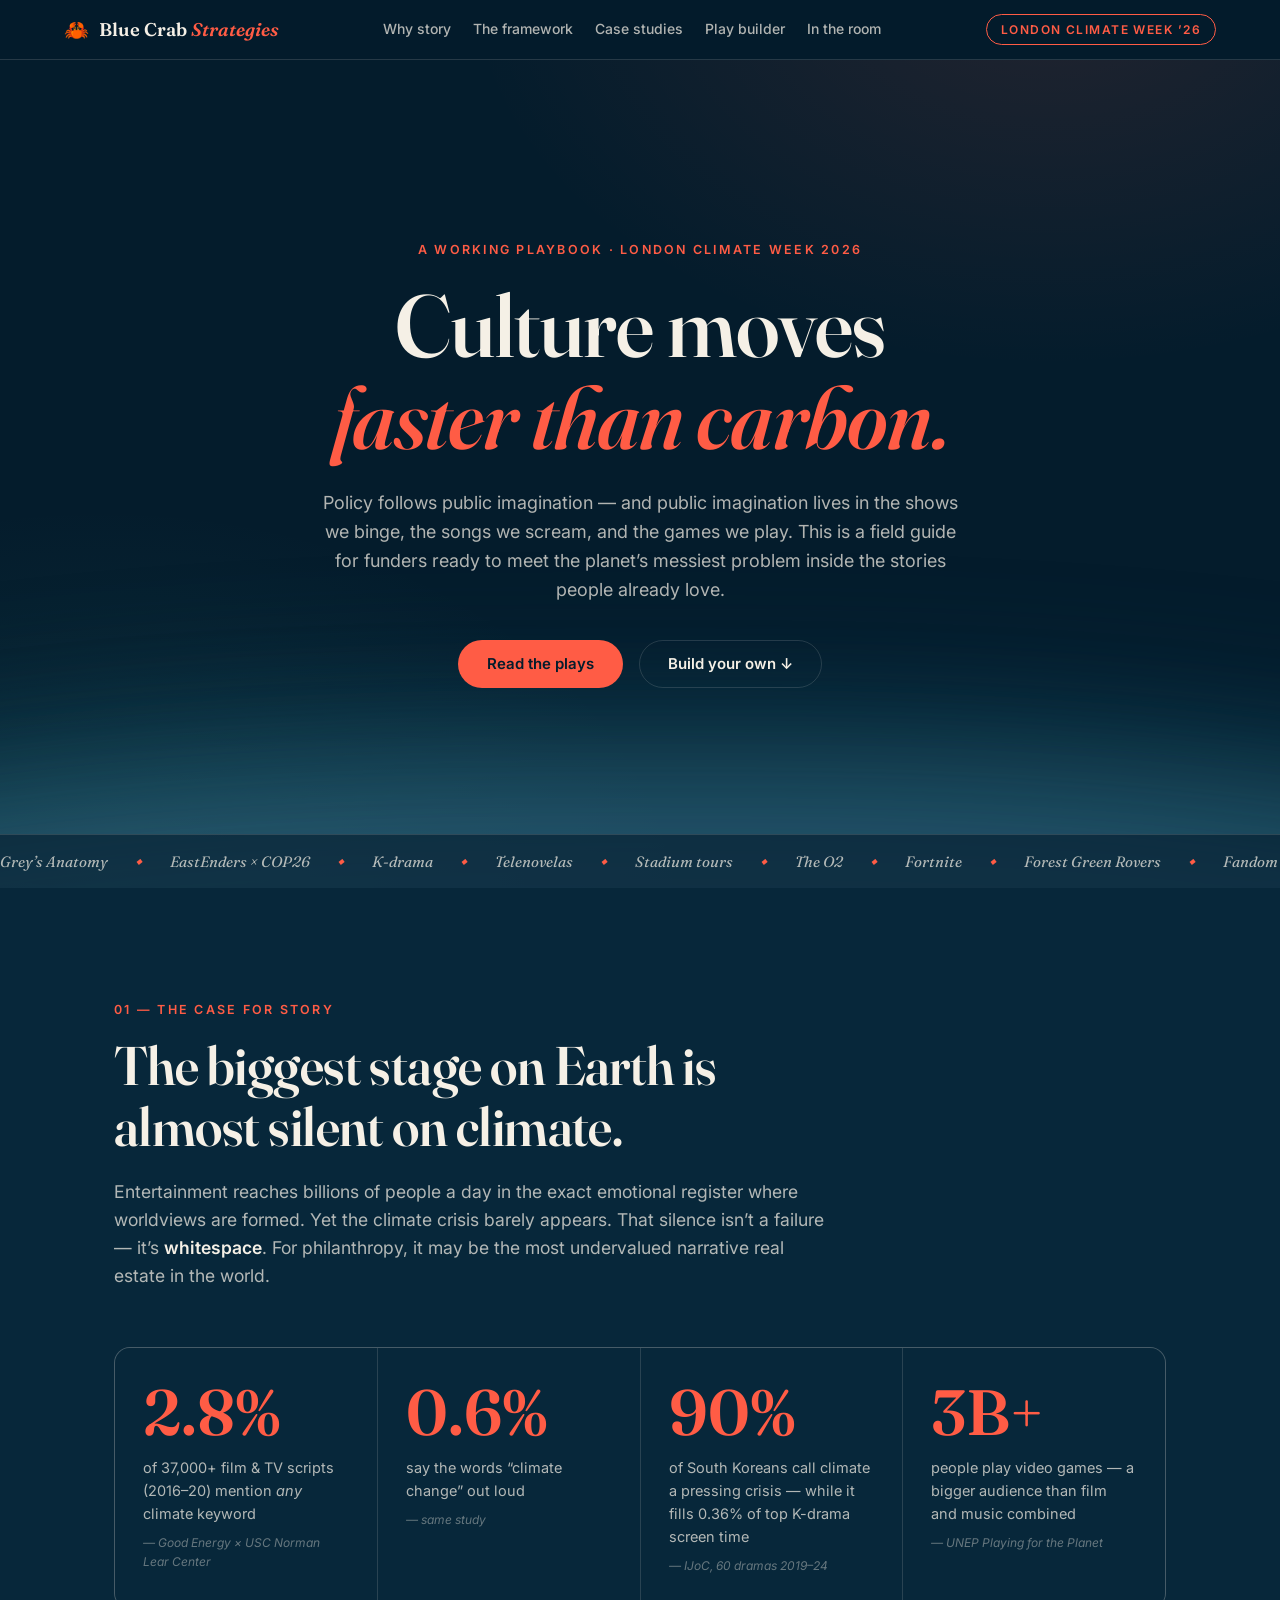
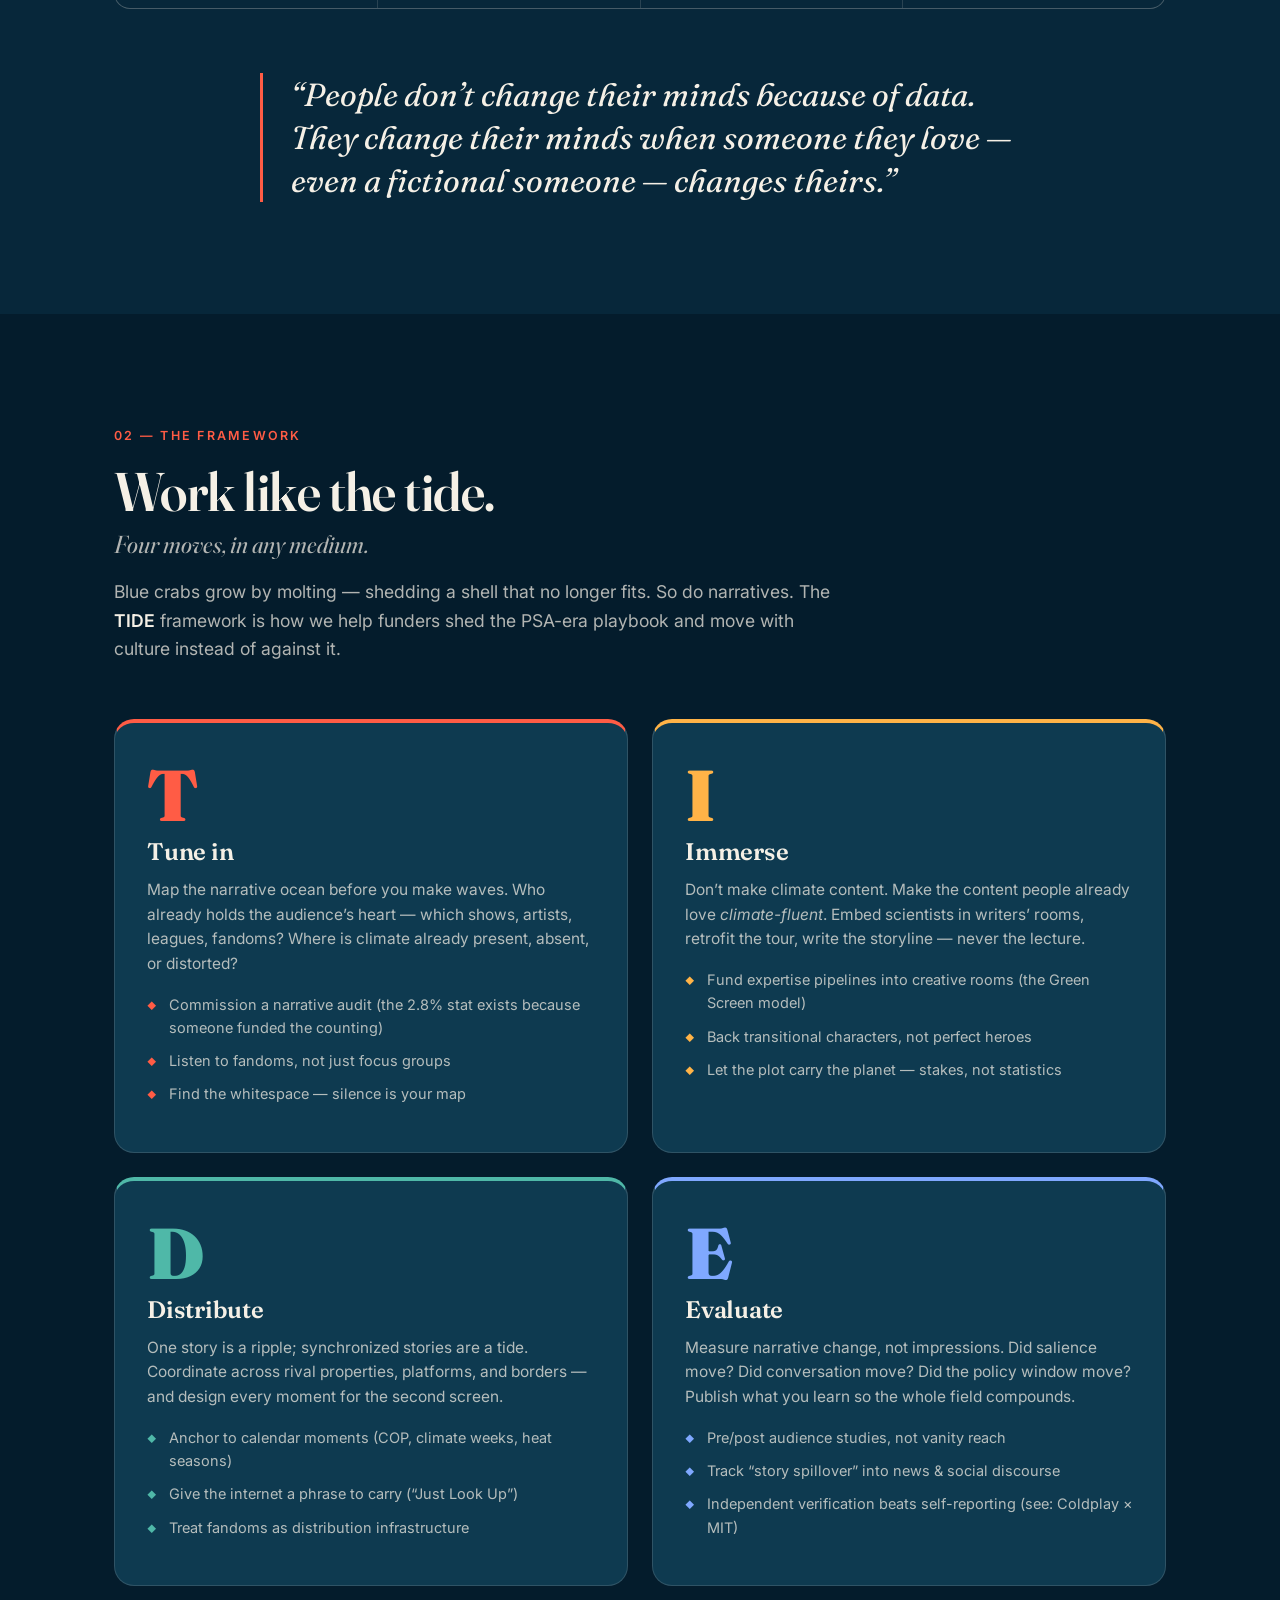
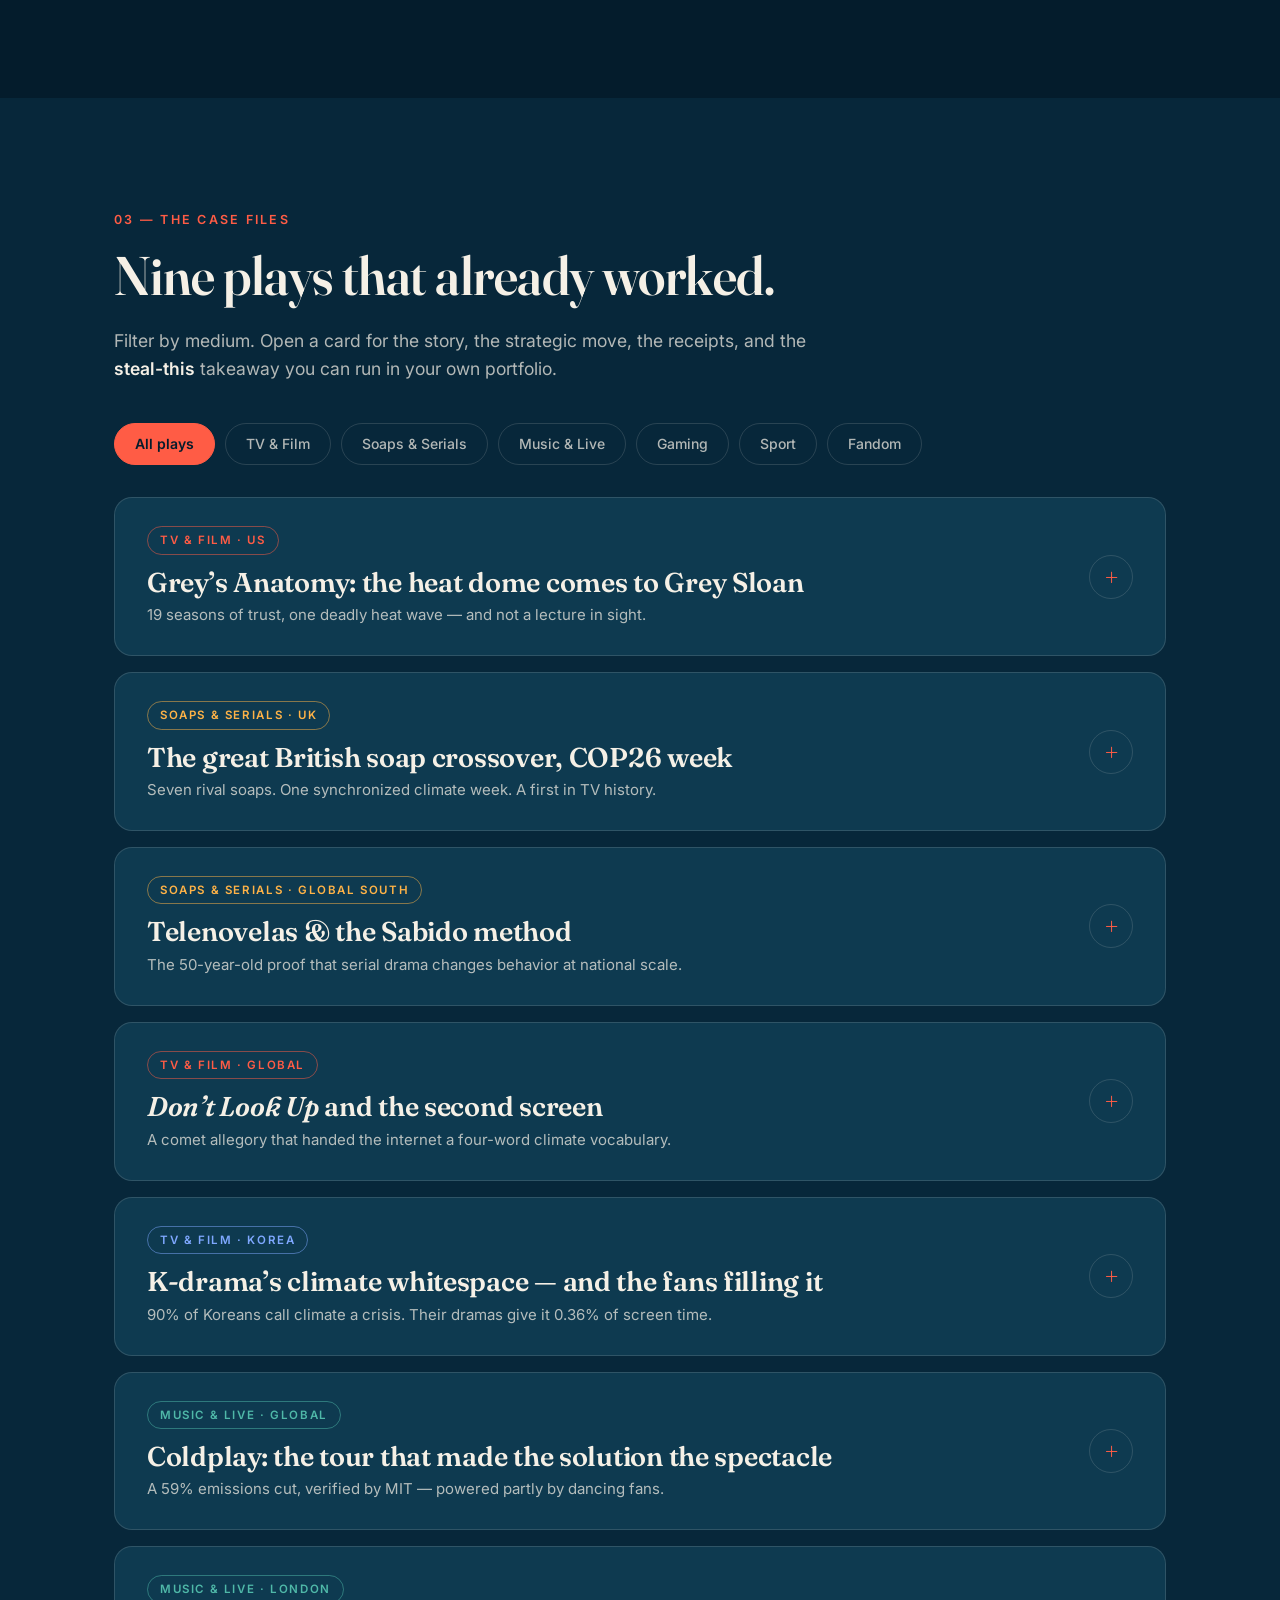
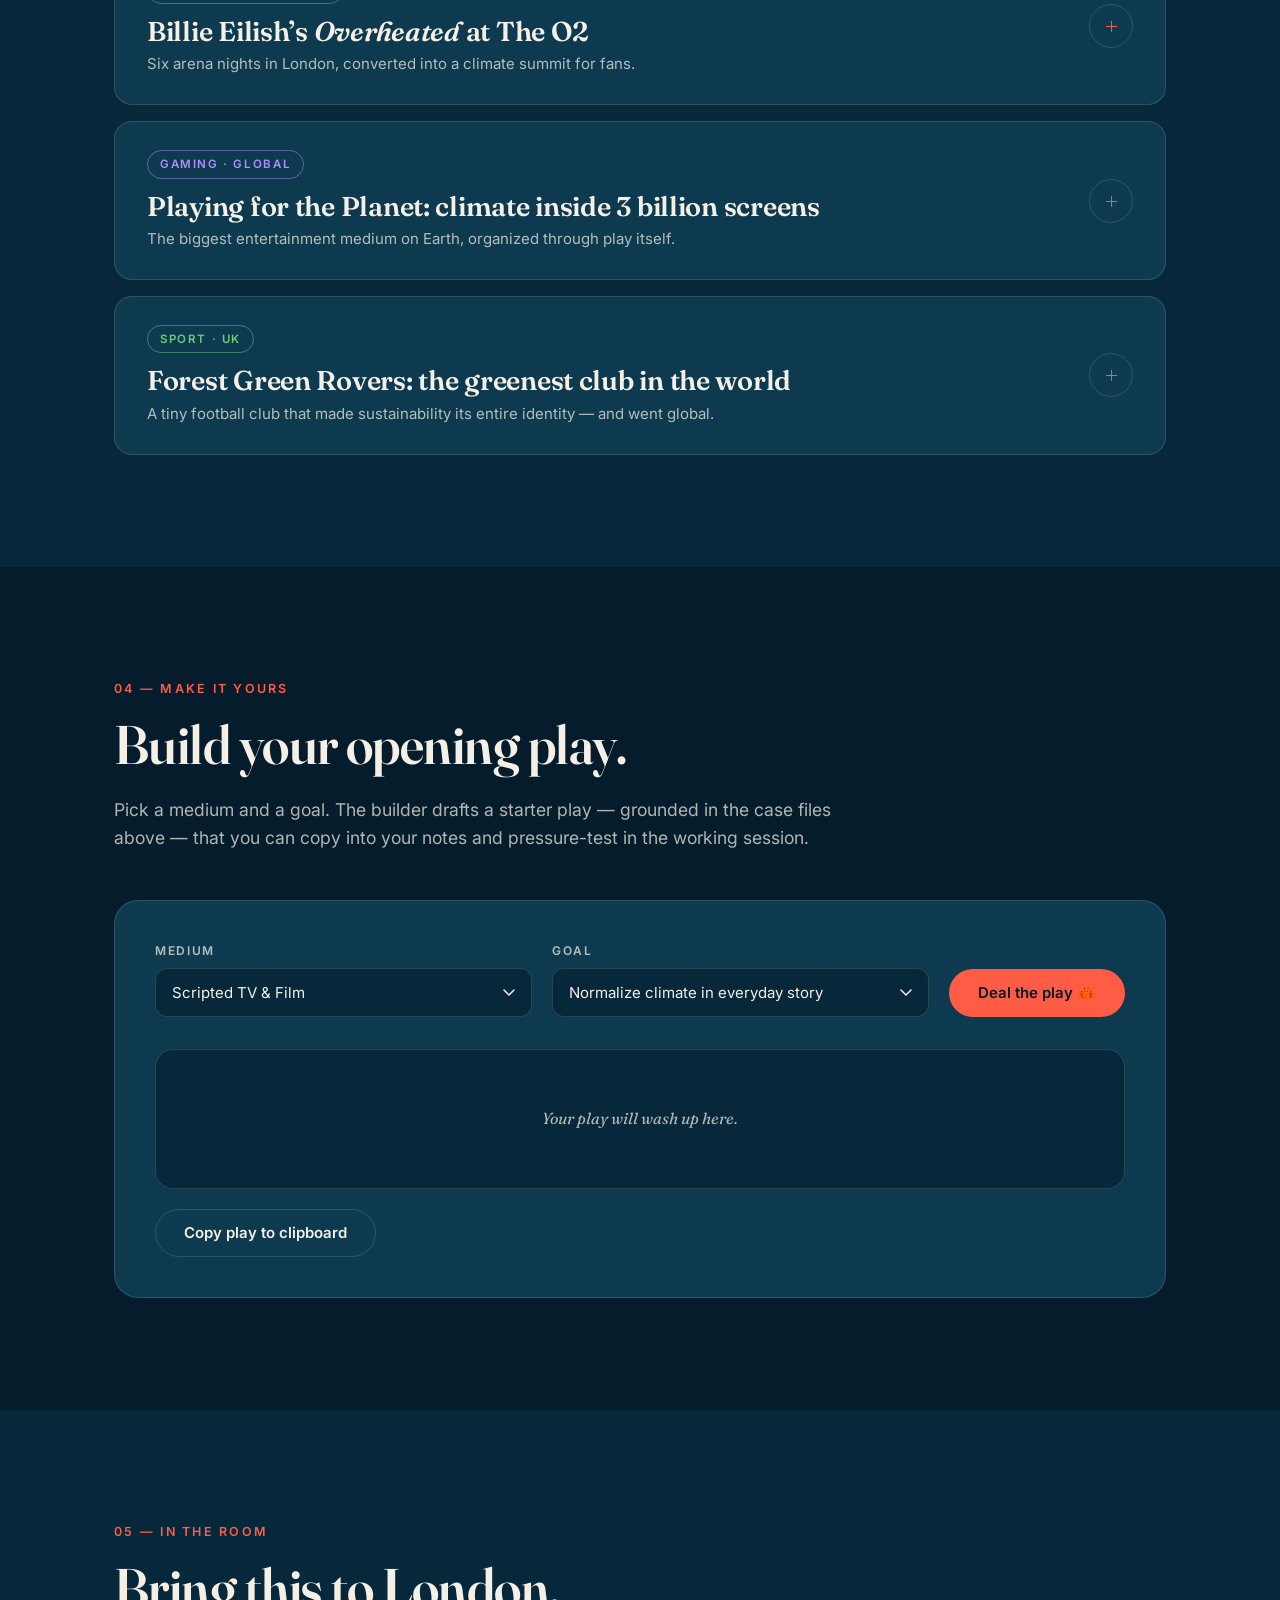
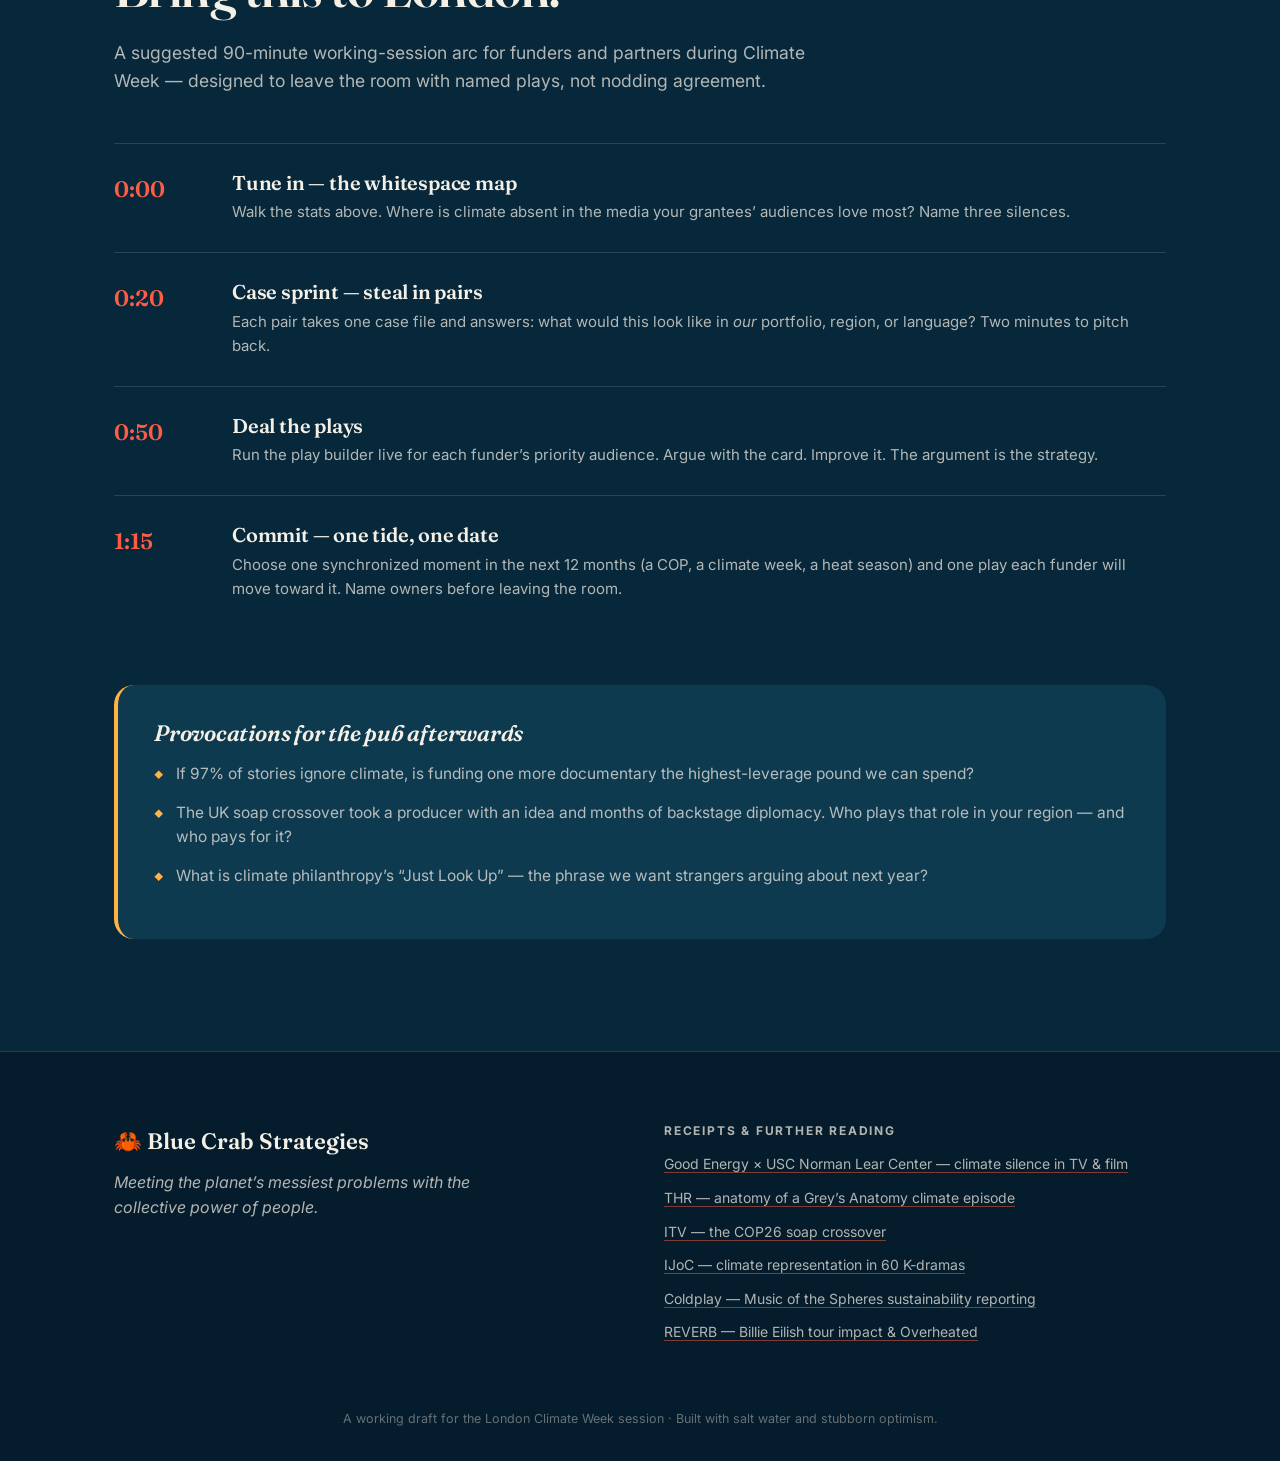
==== index.html @ 94eec5aa "Add The Tide Playbook: climate narrative playbook site for London Climate Week Single-page static si" ====
<!DOCTYPE html>
<html lang="en">
<head>
<meta charset="UTF-8" />
<meta name="viewport" content="width=device-width, initial-scale=1.0" />
<title>The Tide Playbook — Climate Narratives Through Media &amp; Culture | Blue Crab Strategies</title>
<meta name="description" content="A working playbook for foundations and philanthropies shaping climate narratives through the media people already love. Built by Blue Crab Strategies for London Climate Week." />
<link rel="preconnect" href="https://fonts.googleapis.com" />
<link rel="preconnect" href="https://fonts.gstatic.com" crossorigin />
<link href="https://fonts.googleapis.com/css2?family=Fraunces:ital,opsz,wght@0,9..144,300..900;1,9..144,300..900&family=Inter:wght@400;500;600;700&display=swap" rel="stylesheet" />
<link rel="stylesheet" href="css/styles.css" />
<link rel="icon" href="data:image/svg+xml,<svg xmlns='http://www.w3.org/2000/svg' viewBox='0 0 100 100'><text y='.9em' font-size='90'>🦀</text></svg>" />
</head>
<body>

<!-- ============ NAV ============ -->
<header class="nav" id="top">
  <div class="nav-inner">
    <a class="brand" href="#top">
      <span class="brand-mark" aria-hidden="true">🦀</span>
      <span class="brand-name">Blue Crab <em>Strategies</em></span>
    </a>
    <nav class="nav-links" aria-label="Primary">
      <a href="#why">Why story</a>
      <a href="#tide">The framework</a>
      <a href="#cases">Case studies</a>
      <a href="#builder">Play builder</a>
      <a href="#session">In the room</a>
    </nav>
    <span class="nav-badge">London Climate Week ’26</span>
  </div>
</header>

<!-- ============ HERO ============ -->
<section class="hero">
  <div class="hero-waves" aria-hidden="true">
    <div class="wave wave-1"></div>
    <div class="wave wave-2"></div>
    <div class="wave wave-3"></div>
  </div>
  <div class="hero-inner">
    <p class="kicker reveal">A working playbook · London Climate Week 2026</p>
    <h1 class="reveal">Culture moves<br /><em>faster than carbon.</em></h1>
    <p class="hero-sub reveal">
      Policy follows public imagination — and public imagination lives in the shows we binge,
      the songs we scream, and the games we play. This is a field guide for funders ready to
      meet the planet&rsquo;s messiest problem inside the stories people already love.
    </p>
    <div class="hero-cta reveal">
      <a class="btn btn-coral" href="#cases">Read the plays</a>
      <a class="btn btn-ghost" href="#builder">Build your own ↓</a>
    </div>
  </div>
  <div class="marquee" aria-hidden="true">
    <div class="marquee-track">
      <span>Grey&rsquo;s Anatomy</span><span>◆</span><span>EastEnders × COP26</span><span>◆</span><span>K-drama</span><span>◆</span><span>Telenovelas</span><span>◆</span><span>Stadium tours</span><span>◆</span><span>The O2</span><span>◆</span><span>Fortnite</span><span>◆</span><span>Forest Green Rovers</span><span>◆</span><span>Fandom</span><span>◆</span>
      <span>Grey&rsquo;s Anatomy</span><span>◆</span><span>EastEnders × COP26</span><span>◆</span><span>K-drama</span><span>◆</span><span>Telenovelas</span><span>◆</span><span>Stadium tours</span><span>◆</span><span>The O2</span><span>◆</span><span>Fortnite</span><span>◆</span><span>Forest Green Rovers</span><span>◆</span><span>Fandom</span><span>◆</span>
    </div>
  </div>
</section>

<!-- ============ WHY ============ -->
<section class="why" id="why">
  <div class="container">
    <p class="section-kicker reveal">01 — The case for story</p>
    <h2 class="reveal">The biggest stage on Earth is<br />almost silent on climate.</h2>
    <p class="section-lede reveal">
      Entertainment reaches billions of people a day in the exact emotional register where
      worldviews are formed. Yet the climate crisis barely appears. That silence isn&rsquo;t a
      failure — it&rsquo;s <strong>whitespace</strong>. For philanthropy, it may be the most
      undervalued narrative real estate in the world.
    </p>
    <div class="stat-grid">
      <div class="stat reveal">
        <span class="stat-num" data-count="2.8" data-suffix="%">0%</span>
        <p>of 37,000+ film &amp; TV scripts (2016–20) mention <em>any</em> climate keyword <span class="src">— Good Energy × USC Norman Lear Center</span></p>
      </div>
      <div class="stat reveal">
        <span class="stat-num" data-count="0.6" data-suffix="%">0%</span>
        <p>say the words &ldquo;climate change&rdquo; out loud <span class="src">— same study</span></p>
      </div>
      <div class="stat reveal">
        <span class="stat-num" data-count="90" data-suffix="%">0%</span>
        <p>of South Koreans call climate a pressing crisis — while it fills 0.36% of top K-drama screen time <span class="src">— IJoC, 60 dramas 2019–24</span></p>
      </div>
      <div class="stat reveal">
        <span class="stat-num" data-count="3" data-suffix="B+">0</span>
        <p>people play video games — a bigger audience than film and music combined <span class="src">— UNEP Playing for the Planet</span></p>
      </div>
    </div>
    <blockquote class="pull reveal">
      &ldquo;People don&rsquo;t change their minds because of data.
      They change their minds when someone they love — even a fictional someone — changes theirs.&rdquo;
    </blockquote>
  </div>
</section>

<!-- ============ FRAMEWORK ============ -->
<section class="tide" id="tide">
  <div class="container">
    <p class="section-kicker reveal">02 — The framework</p>
    <h2 class="reveal">Work like the tide.<span class="tide-sub">Four moves, in any medium.</span></h2>
    <p class="section-lede reveal">
      Blue crabs grow by molting — shedding a shell that no longer fits. So do narratives.
      The <strong>TIDE</strong> framework is how we help funders shed the PSA-era playbook
      and move with culture instead of against it.
    </p>
    <div class="tide-grid">
      <article class="tide-card reveal" style="--accent:#FF5C45">
        <span class="tide-letter">T</span>
        <h3>Tune in</h3>
        <p>Map the narrative ocean before you make waves. Who already holds the audience&rsquo;s heart — which shows, artists, leagues, fandoms? Where is climate already present, absent, or distorted?</p>
        <ul>
          <li>Commission a narrative audit (the 2.8% stat exists because someone funded the counting)</li>
          <li>Listen to fandoms, not just focus groups</li>
          <li>Find the whitespace — silence is your map</li>
        </ul>
      </article>
      <article class="tide-card reveal" style="--accent:#FFB347">
        <span class="tide-letter">I</span>
        <h3>Immerse</h3>
        <p>Don&rsquo;t make climate content. Make the content people already love <em>climate-fluent</em>. Embed scientists in writers&rsquo; rooms, retrofit the tour, write the storyline — never the lecture.</p>
        <ul>
          <li>Fund expertise pipelines into creative rooms (the Green Screen model)</li>
          <li>Back transitional characters, not perfect heroes</li>
          <li>Let the plot carry the planet — stakes, not statistics</li>
        </ul>
      </article>
      <article class="tide-card reveal" style="--accent:#4FB8A8">
        <span class="tide-letter">D</span>
        <h3>Distribute</h3>
        <p>One story is a ripple; synchronized stories are a tide. Coordinate across rival properties, platforms, and borders — and design every moment for the second screen.</p>
        <ul>
          <li>Anchor to calendar moments (COP, climate weeks, heat seasons)</li>
          <li>Give the internet a phrase to carry (&ldquo;Just Look Up&rdquo;)</li>
          <li>Treat fandoms as distribution infrastructure</li>
        </ul>
      </article>
      <article class="tide-card reveal" style="--accent:#7FA8FF">
        <span class="tide-letter">E</span>
        <h3>Evaluate</h3>
        <p>Measure narrative change, not impressions. Did salience move? Did conversation move? Did the policy window move? Publish what you learn so the whole field compounds.</p>
        <ul>
          <li>Pre/post audience studies, not vanity reach</li>
          <li>Track &ldquo;story spillover&rdquo; into news &amp; social discourse</li>
          <li>Independent verification beats self-reporting (see: Coldplay × MIT)</li>
        </ul>
      </article>
    </div>
  </div>
</section>

<!-- ============ CASE STUDIES ============ -->
<section class="cases" id="cases">
  <div class="container">
    <p class="section-kicker reveal">03 — The case files</p>
    <h2 class="reveal">Nine plays that already worked.</h2>
    <p class="section-lede reveal">
      Filter by medium. Open a card for the story, the strategic move, the receipts,
      and the <strong>steal-this</strong> takeaway you can run in your own portfolio.
    </p>
    <div class="filters reveal" role="toolbar" aria-label="Filter case studies">
      <button class="chip is-active" data-filter="all">All plays</button>
      <button class="chip" data-filter="tv">TV &amp; Film</button>
      <button class="chip" data-filter="serial">Soaps &amp; Serials</button>
      <button class="chip" data-filter="music">Music &amp; Live</button>
      <button class="chip" data-filter="gaming">Gaming</button>
      <button class="chip" data-filter="sport">Sport</button>
      <button class="chip" data-filter="fandom">Fandom</button>
    </div>

    <div class="case-grid">

      <details class="case reveal" data-cat="tv">
        <summary>
          <span class="case-tag" style="--tag:#FF5C45">TV &amp; Film · US</span>
          <h3>Grey&rsquo;s Anatomy: the heat dome comes to Grey Sloan</h3>
          <p class="case-hook">19 seasons of trust, one deadly heat wave — and not a lecture in sight.</p>
          <span class="case-toggle" aria-hidden="true">+</span>
        </summary>
        <div class="case-body">
          <h4>The story</h4>
          <p>For its Season 21 midseason finale, TV&rsquo;s longest-running primetime medical drama hit Seattle with a deadly heat dome modeled on the real 2021 Pacific Northwest event. Climate arrived not as an &ldquo;issue episode&rdquo; but as triage: overheating patients, strained infrastructure, doctors improvising.</p>
          <h4>The move</h4>
          <p><strong>Embed expertise, not messaging.</strong> Green Screen (co-founded by the CAA Foundation) connected the writers&rsquo; room with climate-health experts so the science was load-bearing, never bolted on. The showrunner has said hospitals are so affected by climate that the show will &ldquo;always continue to revisit&rdquo; it.</p>
          <h4>The receipts</h4>
          <p>Major press coverage, strong audience response, and a recurring climate thread inside one of the most-watched dramas on Earth — institutionalized, not one-off.</p>
          <div class="steal"><span>Steal this</span> Fund the connective tissue — expert-to-writers&rsquo;-room pipelines — rather than commissioning &ldquo;climate shows.&rdquo; Trust travels through characters audiences already love.</div>
        </div>
      </details>

      <details class="case reveal" data-cat="serial">
        <summary>
          <span class="case-tag" style="--tag:#FFB347">Soaps &amp; Serials · UK</span>
          <h3>The great British soap crossover, COP26 week</h3>
          <p class="case-hook">Seven rival soaps. One synchronized climate week. A first in TV history.</p>
          <span class="case-toggle" aria-hidden="true">+</span>
        </summary>
        <div class="case-body">
          <h4>The story</h4>
          <p>The week COP26 opened in Glasgow (Nov 2021), <em>EastEnders, Coronation Street, Emmerdale, Hollyoaks, Casualty, Doctors</em> and <em>Holby City</em> all wove climate into their storylines — and crossed characters between rival shows for the first time ever. A Hollyoaks figure turned up in Walford; a <em>Doctors</em> character appeared on the Corrie cobbles.</p>
          <h4>The move</h4>
          <p><strong>Synchronize the tide.</strong> Months of quiet coordination between competing editorial teams (sparked by Emmerdale&rsquo;s executive producer, Jane Hudson) turned seven separate ripples into a single national moment, anchored to a policy event.</p>
          <h4>The receipts</h4>
          <p>Climate reached tens of millions of British living rooms in a single week, in the country&rsquo;s most trusted everyday-story format — timed exactly to the global policy spotlight.</p>
          <div class="steal"><span>Steal this</span> Philanthropy is the natural neutral convener of rivals. Fund the backstage coordination no single broadcaster can lead — and anchor it to a calendar moment like this very climate week.</div>
        </div>
      </details>

      <details class="case reveal" data-cat="serial">
        <summary>
          <span class="case-tag" style="--tag:#FFB347">Soaps &amp; Serials · Global South</span>
          <h3>Telenovelas &amp; the Sabido method</h3>
          <p class="case-hook">The 50-year-old proof that serial drama changes behavior at national scale.</p>
          <span class="case-toggle" aria-hidden="true">+</span>
        </summary>
        <div class="case-body">
          <h4>The story</h4>
          <p>In 1970s Mexico, producer Miguel Sabido engineered telenovelas around &ldquo;transitional characters&rdquo; — flawed people who wrestle their way toward change on screen. Audiences didn&rsquo;t just watch; they followed. The method drove measurable national shifts in behavior and has since been adapted by organizations like Population Media Center across dozens of countries for health and environmental serials on TV and radio.</p>
          <h4>The move</h4>
          <p><strong>Long-arc transformation beats the PSA.</strong> Audiences reject perfect heroes and tune out lectures. They lean in when a character they recognize — stubborn, conflicted, theirs — slowly changes.</p>
          <h4>The receipts</h4>
          <p>Five decades of evaluated, replicated behavior change across continents — the most evidence-backed entertainment-for-impact methodology in existence.</p>
          <div class="steal"><span>Steal this</span> When designing any climate storyline, fund the <em>transitional character</em>: the skeptic-becoming-advocate, not the activist who arrived finished. And budget for evaluation from day one — Sabido did.</div>
        </div>
      </details>

      <details class="case reveal" data-cat="tv fandom">
        <summary>
          <span class="case-tag" style="--tag:#FF5C45">TV &amp; Film · Global</span>
          <h3><em>Don&rsquo;t Look Up</em> and the second screen</h3>
          <p class="case-hook">A comet allegory that handed the internet a four-word climate vocabulary.</p>
          <span class="case-toggle" aria-hidden="true">+</span>
        </summary>
        <div class="case-body">
          <h4>The story</h4>
          <p>Adam McKay&rsquo;s satire never says &ldquo;decarbonize.&rdquo; It made denial, distraction, and media absurdity the villain — and became one of Netflix&rsquo;s most-watched films ever, with climate scientists publicly saying it captured exactly how being unheard feels.</p>
          <h4>The move</h4>
          <p><strong>Design for the conversation, not just the screen.</strong> &ldquo;Just Look Up&rdquo; became instant activist shorthand — a meme, a protest sign, a hashtag. The film&rsquo;s real distribution channel was the argument it started.</p>
          <h4>The receipts</h4>
          <p>A record-scale global discourse moment: op-eds, scientist explainers, and weeks of social conversation that mainstream climate coverage rarely achieves.</p>
          <div class="steal"><span>Steal this</span> Every funded story needs a <em>portable phrase</em> — the line that survives the screen and lives in the feed. Budget for the discourse layer (creators, explainers, partner amplification) before launch, not after.</div>
        </div>
      </details>

      <details class="case reveal" data-cat="tv fandom">
        <summary>
          <span class="case-tag" style="--tag:#7FA8FF">TV &amp; Film · Korea</span>
          <h3>K-drama&rsquo;s climate whitespace — and the fans filling it</h3>
          <p class="case-hook">90% of Koreans call climate a crisis. Their dramas give it 0.36% of screen time.</p>
          <span class="case-toggle" aria-hidden="true">+</span>
        </summary>
        <div class="case-body">
          <h4>The story</h4>
          <p>A study of 60 globally popular K-dramas (2019–24) found climate content in just 4 of 1,135 viewing hours — mostly recycling scenes, usually resolved in a single episode (<em>Forecasting Love and Weather</em> is a rare exception). Meanwhile the fandom moved first: Kpop4Planet mobilized K-pop fans worldwide to push streaming platforms and brands on climate, and K-pop idols carried climate messages to COP26.</p>
          <h4>The move</h4>
          <p><strong>Measure the silence, then fund both sides of it.</strong> The gap between audience concern (≈90%) and on-screen presence (0.36%) is a quantified opportunity — and the fandom is already organized infrastructure waiting for partners.</p>
          <h4>The receipts</h4>
          <p>Kpop4Planet campaigns have won concrete commitments from major platforms and companies — fan power converted to corporate policy, with the Hallyu wave as the delivery vehicle.</p>
          <div class="steal"><span>Steal this</span> Don&rsquo;t wait for the studios. Fund the audit that makes the whitespace undeniable, then back fandom-led campaigns as a parallel narrative channel with global reach.</div>
        </div>
      </details>

      <details class="case reveal" data-cat="music">
        <summary>
          <span class="case-tag" style="--tag:#4FB8A8">Music &amp; Live · Global</span>
          <h3>Coldplay: the tour that made the solution the spectacle</h3>
          <p class="case-hook">A 59% emissions cut, verified by MIT — powered partly by dancing fans.</p>
          <span class="case-toggle" aria-hidden="true">+</span>
        </summary>
        <div class="case-body">
          <h4>The story</h4>
          <p>Coldplay pledged to cut the Music of the Spheres tour&rsquo;s direct emissions by 50% versus their previous tour — then beat it, hitting 59%, with the numbers verified by MIT&rsquo;s Environmental Solutions Initiative and no offsets counted. Kinetic dance floors and power bikes let the crowd literally generate the encore; every ticket plants a tree (7M+ planted).</p>
          <h4>The move</h4>
          <p><strong>Turn infrastructure into narrative.</strong> The audience isn&rsquo;t told about clean energy — they <em>are</em> the clean energy. The story is embodied, communal, and joyful, then independently verified so it survives scrutiny.</p>
          <h4>The receipts</h4>
          <p>The tour&rsquo;s published, third-party-checked emissions reporting reset expectations for the entire live-events industry and generated years of earned media.</p>
          <div class="steal"><span>Steal this</span> Fund the verification layer. Independent measurement is what turned a band&rsquo;s green tour into an industry-shifting proof point — and it&rsquo;s exactly the kind of unglamorous cost philanthropy is built to cover.</div>
        </div>
      </details>

      <details class="case reveal" data-cat="music">
        <summary>
          <span class="case-tag" style="--tag:#4FB8A8">Music &amp; Live · London</span>
          <h3>Billie Eilish&rsquo;s <em>Overheated</em> at The O2</h3>
          <p class="case-hook">Six arena nights in London, converted into a climate summit for fans.</p>
          <span class="case-toggle" aria-hidden="true">+</span>
        </summary>
        <div class="case-body">
          <h4>The story</h4>
          <p>In June 2022, during her six-night O2 residency, Billie Eilish — with REVERB, Support+Feed and the venue — staged <em>Overheated</em>: a multi-day climate event mixing activists, designers, and industry leaders, open to the public, with plant-based catering across the arena. The model has since traveled to Atlanta and Berlin.</p>
          <h4>The move</h4>
          <p><strong>Convert tour stops into civic moments.</strong> The artist acts as convener: tens of thousands of young fans arrive for the music and leave inside a climate community, in their own city.</p>
          <h4>The receipts</h4>
          <p>A replicable city-by-city format; Eilish&rsquo;s broader touring practice (renewables, plant-based, no private flights) earned TIME100 Climate recognition and keeps climate in her global fan conversation.</p>
          <div class="steal"><span>Steal this</span> Map the next 12 months of major tours through your priority cities and fund the civic wrapper — local activists on the bill, plant-based catering, voter/action booths. The audience is already coming.</div>
        </div>
      </details>

      <details class="case reveal" data-cat="gaming">
        <summary>
          <span class="case-tag" style="--tag:#B48CFF">Gaming · Global</span>
          <h3>Playing for the Planet: climate inside 3 billion screens</h3>
          <p class="case-hook">The biggest entertainment medium on Earth, organized through play itself.</p>
          <span class="case-toggle" aria-hidden="true">+</span>
        </summary>
        <div class="case-body">
          <h4>The story</h4>
          <p>The UN-facilitated Playing for the Planet Alliance has enlisted major studios to put climate into gameplay — annual Green Game Jams have reached hundreds of millions of players with in-game forests, restoration mechanics, and real-world tree-planting tie-ins, across titles from mobile puzzles to global franchises.</p>
          <h4>The move</h4>
          <p><strong>Stakes in the mechanics, not the cutscene.</strong> Games persuade through agency: players protect what they build. A planted in-game forest a player tends beats any loading-screen message.</p>
          <h4>The receipts</h4>
          <p>Hundreds of millions of player activations per jam, studio decarbonization commitments, and a standing industry alliance — at audience scale film and TV cannot match.</p>
          <div class="steal"><span>Steal this</span> Gaming is the most underfunded narrative channel relative to its reach. Fund game-jam prizes, climate design toolkits for studios, and player-action bridges (in-game act → real-world act).</div>
        </div>
      </details>

      <details class="case reveal" data-cat="sport">
        <summary>
          <span class="case-tag" style="--tag:#6BCB77">Sport · UK</span>
          <h3>Forest Green Rovers: the greenest club in the world</h3>
          <p class="case-hook">A tiny football club that made sustainability its entire identity — and went global.</p>
          <span class="case-toggle" aria-hidden="true">+</span>
        </summary>
        <div class="case-body">
          <h4>The story</h4>
          <p>A small Gloucestershire club became the world&rsquo;s first UN-certified carbon-neutral football club: fully vegan matchday food, an organic pitch, renewable energy, kits made from recycled and plant-based materials. Punching absurdly above its league, it draws fans and media from every continent.</p>
          <h4>The move</h4>
          <p><strong>Total identity, not sponsorship.</strong> Sustainability isn&rsquo;t a partnership slide; it&rsquo;s the club&rsquo;s story, rivalry banter included. Sport&rsquo;s tribal loyalty becomes the carrier wave.</p>
          <h4>The receipts</h4>
          <p>Global press footprint wildly disproportionate to club size, a worldwide fan community recruited through values, and a template the sports industry now studies.</p>
          <div class="steal"><span>Steal this</span> In sport, fund the <em>first mover</em> in each league or country — one fully-committed club, team, or athlete reshapes what fans expect from all the others.</div>
        </div>
      </details>

    </div>
  </div>
</section>

<!-- ============ PLAY BUILDER ============ -->
<section class="builder" id="builder">
  <div class="container">
    <p class="section-kicker reveal">04 — Make it yours</p>
    <h2 class="reveal">Build your opening play.</h2>
    <p class="section-lede reveal">
      Pick a medium and a goal. The builder drafts a starter play — grounded in the case files above —
      that you can copy into your notes and pressure-test in the working session.
    </p>
    <div class="builder-panel reveal">
      <div class="builder-controls">
        <label>
          <span>Medium</span>
          <select id="sel-platform">
            <option value="scripted">Scripted TV &amp; Film</option>
            <option value="serial">Soaps &amp; Serial Drama</option>
            <option value="music">Music &amp; Live Events</option>
            <option value="gaming">Gaming &amp; Interactive</option>
            <option value="sport">Sport &amp; Fandom</option>
            <option value="creator">Creators &amp; Social</option>
          </select>
        </label>
        <label>
          <span>Goal</span>
          <select id="sel-goal">
            <option value="normalize">Normalize climate in everyday story</option>
            <option value="mobilize">Mobilize a specific audience</option>
            <option value="window">Shift a policy window</option>
            <option value="localize">Localize a global narrative</option>
          </select>
        </label>
        <button class="btn btn-coral" id="btn-generate">Deal the play 🦀</button>
      </div>
      <article class="play-card" id="play-card" aria-live="polite">
        <p class="play-empty">Your play will wash up here.</p>
      </article>
      <div class="play-actions">
        <button class="btn btn-ghost" id="btn-copy" hidden>Copy play to clipboard</button>
      </div>
    </div>
  </div>
</section>

<!-- ============ SESSION ============ -->
<section class="session" id="session">
  <div class="container">
    <p class="section-kicker reveal">05 — In the room</p>
    <h2 class="reveal">Bring this to London.</h2>
    <p class="section-lede reveal">
      A suggested 90-minute working-session arc for funders and partners during Climate Week —
      designed to leave the room with named plays, not nodding agreement.
    </p>
    <ol class="agenda">
      <li class="reveal"><span class="agenda-time">0:00</span><div><h3>Tune in — the whitespace map</h3><p>Walk the stats above. Where is climate absent in the media your grantees&rsquo; audiences love most? Name three silences.</p></div></li>
      <li class="reveal"><span class="agenda-time">0:20</span><div><h3>Case sprint — steal in pairs</h3><p>Each pair takes one case file and answers: what would this look like in <em>our</em> portfolio, region, or language? Two minutes to pitch back.</p></div></li>
      <li class="reveal"><span class="agenda-time">0:50</span><div><h3>Deal the plays</h3><p>Run the play builder live for each funder&rsquo;s priority audience. Argue with the card. Improve it. The argument is the strategy.</p></div></li>
      <li class="reveal"><span class="agenda-time">1:15</span><div><h3>Commit — one tide, one date</h3><p>Choose one synchronized moment in the next 12 months (a COP, a climate week, a heat season) and one play each funder will move toward it. Name owners before leaving the room.</p></div></li>
    </ol>
    <div class="prompts reveal">
      <h3>Provocations for the pub afterwards</h3>
      <ul>
        <li>If 97% of stories ignore climate, is funding one more documentary the highest-leverage pound we can spend?</li>
        <li>The UK soap crossover took a producer with an idea and months of backstage diplomacy. Who plays that role in your region — and who pays for it?</li>
        <li>What is climate philanthropy&rsquo;s &ldquo;Just Look Up&rdquo; — the phrase we want strangers arguing about next year?</li>
      </ul>
    </div>
  </div>
</section>

<!-- ============ FOOTER ============ -->
<footer class="footer">
  <div class="container footer-inner">
    <div>
      <p class="footer-brand"><span aria-hidden="true">🦀</span> Blue Crab Strategies</p>
      <p class="footer-ethos">Meeting the planet&rsquo;s messiest problems with the collective power of people.</p>
    </div>
    <div class="footer-sources">
      <h4>Receipts &amp; further reading</h4>
      <ul>
        <li><a href="https://www.goodenergystories.com/playbook/research-findings-climate-silence-in-tv-and-film" target="_blank" rel="noopener">Good Energy × USC Norman Lear Center — climate silence in TV &amp; film</a></li>
        <li><a href="https://www.hollywoodreporter.com/tv/tv-features/green-screen-climate-crisis-greys-anatomy-heat-wave-1236196669/" target="_blank" rel="noopener">THR — anatomy of a Grey&rsquo;s Anatomy climate episode</a></li>
        <li><a href="https://www.itv.com/news/2021-11-01/coronation-street-and-emmerdale-stars-on-new-stories-highlighting-climate-change" target="_blank" rel="noopener">ITV — the COP26 soap crossover</a></li>
        <li><a href="https://ijoc.org/index.php/ijoc/article/view/24684" target="_blank" rel="noopener">IJoC — climate representation in 60 K-dramas</a></li>
        <li><a href="https://sustainability.coldplay.com/" target="_blank" rel="noopener">Coldplay — Music of the Spheres sustainability reporting</a></li>
        <li><a href="https://reverb.org/impact_report/happier-than-ever-world-tour-impact-report/" target="_blank" rel="noopener">REVERB — Billie Eilish tour impact &amp; Overheated</a></li>
      </ul>
    </div>
  </div>
  <p class="footer-fine">A working draft for the London Climate Week session · Built with salt water and stubborn optimism.</p>
</footer>

<script src="js/main.js"></script>
</body>
</html>
---- css/styles.css ----
/* ==========================================================================
   THE TIDE PLAYBOOK — Blue Crab Strategies
   A climate-narrative playbook for foundations · London Climate Week
   --------------------------------------------------------------------------
   Premium, editorial, optimistic, a little playful.
   Fraunces (display serif) + Inter (body/UI) on a deep-ocean dark theme.
   ========================================================================== */


/* ==========================================================================
   1. DESIGN TOKENS
   ========================================================================== */

:root {
  /* Palette */
  --abyss:    #041C2C;                    /* page background, deep ocean ink  */
  --ink:      #07273A;                    /* section alt background           */
  --tidepool: #0E3A50;                    /* card backgrounds                 */
  --foam:     #F5F0E6;                    /* primary text, warm sand/foam     */
  --foam-dim: rgba(245, 240, 230, 0.72);  /* secondary text                   */
  --coral:    #FF5C45;                    /* primary accent — crab coral      */
  --gold:     #FFB347;
  --seaglass: #4FB8A8;
  --skyline:  #7FA8FF;
  --line:     rgba(245, 240, 230, 0.14);  /* hairline borders                 */

  /* Type */
  --font-display: 'Fraunces', Georgia, 'Times New Roman', serif;
  --font-body: 'Inter', -apple-system, BlinkMacSystemFont, 'Segoe UI', sans-serif;
}


/* ==========================================================================
   2. RESET & BASE
   ========================================================================== */

*,
*::before,
*::after {
  box-sizing: border-box;
}

body,
h1, h2, h3, h4, h5, h6,
p, blockquote, figure,
ul, ol, dl, dd {
  margin: 0;
}

html {
  font-size: 16px;
  scroll-behavior: smooth;
  scroll-padding-top: 90px;
}

body {
  background: var(--abyss);
  color: var(--foam);
  font-family: var(--font-body);
  font-size: 1rem;
  line-height: 1.6;
  -webkit-font-smoothing: antialiased;
  text-rendering: optimizeLegibility;
}

img,
svg,
video {
  max-width: 100%;
  height: auto;
}

a {
  color: inherit;
}

button {
  font: inherit;
  color: inherit;
}

::selection {
  background: var(--coral);
  color: var(--abyss);
}

:focus-visible {
  outline: 2px solid var(--coral);
  outline-offset: 3px;
}


/* ==========================================================================
   3. TYPOGRAPHY
   ========================================================================== */

h1, h2, h3, h4 {
  font-family: var(--font-display);
  font-weight: 600;
  line-height: 1.12;
  letter-spacing: -0.01em;
}

h1 {
  font-size: clamp(2.8rem, 7vw, 5.5rem);
  font-weight: 560;
  line-height: 1.04;
  font-variation-settings: 'opsz' 144;
}

h2 {
  font-size: clamp(2rem, 4.5vw, 3.4rem);
  font-variation-settings: 'opsz' 100;
}

/* Italic coral emphasis inside display headings */
h1 em,
h2 em {
  font-style: italic;
  color: var(--coral);
}

blockquote {
  font-family: var(--font-display);
}

strong {
  color: var(--foam);
  font-weight: 600;
}

/* Kickers — small uppercase wayfinding labels */
.kicker,
.section-kicker {
  font-family: var(--font-body);
  font-size: 12.5px;
  font-weight: 600;
  letter-spacing: 0.18em;
  text-transform: uppercase;
  color: var(--coral);
  margin-bottom: 0;
}

/* Section heading rhythm */
section h2 {
  margin-top: 16px;
}

.section-lede {
  max-width: 720px;
  color: var(--foam-dim);
  font-size: 1.1rem;
  margin-top: 20px;
}


/* ==========================================================================
   4. LAYOUT PRIMITIVES
   ========================================================================== */

.container {
  max-width: 1100px;
  margin-inline: auto;
  padding-inline: 24px;
}

.why,
.tide,
.cases,
.builder,
.session {
  padding-block: 112px;
}

@media (max-width: 760px) {
  .why,
  .tide,
  .cases,
  .builder,
  .session {
    padding-block: 76px;
  }
}


/* ==========================================================================
   5. BUTTONS
   ========================================================================== */

.btn {
  display: inline-flex;
  align-items: center;
  justify-content: center;
  gap: 8px;
  padding: 14px 28px;
  border-radius: 999px;
  border: 1px solid transparent;
  font-family: var(--font-body);
  font-size: 15px;
  font-weight: 600;
  line-height: 1.2;
  text-decoration: none;
  cursor: pointer;
  transition: transform 0.2s ease, background 0.2s ease,
              border-color 0.2s ease, color 0.2s ease;
}

.btn-coral {
  background: var(--coral);
  color: var(--abyss);
}

.btn-coral:hover {
  background: #e84e38; /* coral, slightly darkened */
  transform: translateY(-2px);
}

.btn-ghost {
  background: transparent;
  border: 1px solid var(--line);
  color: var(--foam);
}

.btn-ghost:hover {
  border-color: var(--coral);
  transform: translateY(-2px);
}

.btn:active {
  transform: translateY(0);
}


/* ==========================================================================
   6. NAV
   ========================================================================== */

.nav {
  position: sticky;
  top: 0;
  z-index: 100;
  background: rgba(4, 28, 44, 0.8);
  -webkit-backdrop-filter: blur(12px);
  backdrop-filter: blur(12px);
  border-bottom: 1px solid var(--line);
}

.nav-inner {
  display: flex;
  align-items: center;
  justify-content: space-between;
  gap: 20px;
  max-width: 1200px;
  margin-inline: auto;
  padding: 14px 24px;
}

.brand {
  display: inline-flex;
  align-items: center;
  gap: 10px;
  text-decoration: none;
  color: var(--foam);
}

.brand-mark {
  font-size: 1.25rem;
  line-height: 1;
}

.brand-name {
  font-family: var(--font-display);
  font-size: 1.15rem;
  font-weight: 600;
  white-space: nowrap;
}

.brand-name em {
  font-style: italic;
  color: var(--coral);
}

.nav-links {
  display: flex;
  align-items: center;
  gap: 22px;
}

.nav-links a {
  font-size: 14px;
  font-weight: 500;
  color: var(--foam-dim);
  text-decoration: none;
  transition: color 0.2s ease;
}

.nav-links a:hover {
  color: var(--coral);
}

.nav-badge {
  display: inline-block;
  border: 1px solid var(--coral);
  border-radius: 999px;
  padding: 5px 14px;
  font-size: 12px;
  font-weight: 600;
  letter-spacing: 0.12em;
  text-transform: uppercase;
  color: var(--coral);
  white-space: nowrap;
}

@media (max-width: 900px) {
  .nav-links {
    display: none;
  }
}

@media (max-width: 640px) {
  .nav-badge {
    display: none;
  }
}


/* ==========================================================================
   7. HERO
   ========================================================================== */

.hero {
  position: relative;
  min-height: 92vh;
  display: grid;
  place-items: center;
  overflow: hidden;
  text-align: center;
  background:
    radial-gradient(900px 600px at 82% -10%, rgba(255, 92, 69, 0.12), transparent 65%),
    radial-gradient(900px 650px at 8% 105%, rgba(79, 184, 168, 0.12), transparent 65%),
    var(--abyss);
}

.hero-inner {
  position: relative;
  z-index: 2;
  max-width: 880px;
  padding: 120px 24px 140px; /* room for the marquee below */
}

.hero h1 {
  margin-top: 20px;
}

.hero-sub {
  max-width: 640px;
  margin-inline: auto;
  margin-top: 26px;
  color: var(--foam-dim);
  font-size: 1.125rem;
}

.hero-cta {
  display: flex;
  justify-content: center;
  flex-wrap: wrap;
  gap: 16px;
  margin-top: 36px;
}

/* --- Ambient drifting waves -------------------------------------------- */

.hero-waves {
  position: absolute;
  inset: 0;
  z-index: 1;
  pointer-events: none;
}

.wave {
  position: absolute;
  left: -30vw;
  width: 160vw;
  height: 40vh;
  border-radius: 45%;
  filter: blur(60px);
  will-change: transform;
}

.wave-1 {
  bottom: -18vh;
  background: rgba(14, 58, 80, 0.55); /* tidepool */
  animation: drift 18s ease-in-out infinite alternate;
}

.wave-2 {
  bottom: -24vh;
  background: rgba(79, 184, 168, 0.18); /* seaglass */
  animation: drift 26s ease-in-out infinite alternate-reverse;
}

.wave-3 {
  bottom: -30vh;
  background: rgba(127, 168, 255, 0.15); /* skyline */
  animation: drift 34s ease-in-out infinite alternate;
}

@keyframes drift {
  from { transform: translateX(-6vw) rotate(-1deg); }
  to   { transform: translateX(6vw) rotate(1deg); }
}

/* --- Marquee ------------------------------------------------------------ */

.marquee {
  position: absolute;
  bottom: 0;
  left: 0;
  width: 100%;
  z-index: 3;
  overflow: hidden;
  padding-block: 14px;
  border-top: 1px solid var(--line);
  background: rgba(4, 28, 44, 0.6);
}

.marquee-track {
  display: inline-flex;
  align-items: center;
  gap: 28px;
  white-space: nowrap;
  font-family: var(--font-display);
  font-style: italic;
  font-size: 15px;
  color: var(--foam-dim);
  animation: marquee 40s linear infinite;
}

.marquee-track span {
  display: inline-flex;
  align-items: center;
}

/* the ◆ separators */
.marquee-track span:nth-child(even) {
  color: var(--coral);
  font-size: 8px;
}

@keyframes marquee {
  from { transform: translateX(0); }
  to   { transform: translateX(-50%); } /* track content is duplicated in HTML */
}


/* ==========================================================================
   8. WHY — THE CASE FOR STORY
   ========================================================================== */

.why {
  background: var(--ink);
}

.stat-grid {
  display: grid;
  grid-template-columns: repeat(4, 1fr);
  gap: 1px;                     /* hairline gutters... */
  background: var(--line);      /* ...painted by the grid background */
  border: 1px solid var(--line);
  border-radius: 16px;
  overflow: hidden;
  margin-block: 56px;
}

.stat {
  background: var(--ink);
  padding: 32px 28px;
}

.stat-num {
  display: block;
  font-family: var(--font-display);
  font-size: clamp(2.6rem, 5vw, 4rem);
  font-weight: 600;
  line-height: 1;
  color: var(--coral);
  margin-bottom: 12px;
  font-variant-numeric: tabular-nums;
}

.stat p {
  font-size: 14.5px;
  color: var(--foam-dim);
}

.src {
  display: block;
  margin-top: 8px;
  font-size: 12px;
  font-style: italic;
  opacity: 0.55;
}

@media (max-width: 900px) {
  .stat-grid {
    grid-template-columns: repeat(2, 1fr);
  }
}

@media (max-width: 560px) {
  .stat-grid {
    grid-template-columns: 1fr;
  }
}

/* Pull quote */
blockquote.pull {
  font-family: var(--font-display);
  font-style: italic;
  font-size: clamp(1.4rem, 2.6vw, 2rem);
  font-weight: 400;
  line-height: 1.35;
  max-width: 760px;
  margin: 64px auto 0;
  padding-left: 28px;
  border-left: 3px solid var(--coral);
  color: var(--foam);
}


/* ==========================================================================
   9. TIDE — THE FRAMEWORK
   ========================================================================== */

.tide {
  background: var(--abyss);
}

h2 .tide-sub {
  display: block;
  font-family: var(--font-display);
  font-style: italic;
  font-size: 0.45em;
  font-weight: 400;
  color: var(--foam-dim);
  margin-top: 8px;
  letter-spacing: 0;
}

.tide-grid {
  display: grid;
  grid-template-columns: repeat(2, 1fr);
  gap: 24px;
  margin-top: 56px;
}

.tide-card {
  position: relative;
  background: var(--tidepool);
  border: 1px solid var(--line);
  border-top: 4px solid var(--accent, var(--coral));
  border-radius: 20px;
  padding: 36px 32px;
}

.tide-letter {
  display: block;
  font-family: var(--font-display);
  font-weight: 900;
  font-size: 4.5rem;
  line-height: 1;
  color: var(--accent, var(--coral));
  margin-bottom: 8px;
}

.tide-card h3 {
  font-size: 1.5rem;
  margin-bottom: 12px;
}

.tide-card p {
  color: var(--foam-dim);
  font-size: 15.5px;
}

.tide-card ul {
  margin-top: 16px;
  padding: 0;
  list-style: none;
}

.tide-card li {
  position: relative;
  padding-left: 22px;
  margin-bottom: 10px;
  font-size: 14.5px;
  color: var(--foam-dim);
}

.tide-card li::before {
  content: '◆';
  position: absolute;
  left: 0;
  top: 6px;
  font-size: 9px;
  color: var(--accent, var(--coral));
}

@media (max-width: 820px) {
  .tide-grid {
    grid-template-columns: 1fr;
  }
}


/* ==========================================================================
   10. CASES — THE CASE FILES
   ========================================================================== */

.cases {
  background: var(--ink);
}

/* --- Filter chips -------------------------------------------------------- */

.filters {
  display: flex;
  flex-wrap: wrap;
  gap: 10px;
  margin-block: 40px 32px;
}

.chip {
  padding: 9px 20px;
  border-radius: 999px;
  border: 1px solid var(--line);
  background: transparent;
  color: var(--foam-dim);
  font-family: var(--font-body);
  font-size: 14px;
  font-weight: 500;
  cursor: pointer;
  transition: all 0.2s ease;
}

.chip:hover {
  border-color: var(--coral);
  color: var(--foam);
}

.chip.is-active {
  background: var(--coral);
  color: var(--abyss);
  border-color: var(--coral);
  font-weight: 600;
}

/* --- Case accordion cards ------------------------------------------------ */

.case-grid {
  display: grid;
  grid-template-columns: 1fr;
  gap: 16px;
}

details.case {
  background: var(--tidepool);
  border: 1px solid var(--line);
  border-radius: 18px;
  overflow: hidden;
  transition: border-color 0.2s ease;
}

details.case[open] {
  border-color: rgba(255, 92, 69, 0.5);
}

/* JS filter hook */
details.case.is-hidden {
  display: none;
}

.case summary {
  list-style: none;
  cursor: pointer;
  padding: 28px 32px;
  display: grid;
  grid-template-columns: 1fr auto;
  grid-template-areas:
    "tag   toggle"
    "title toggle"
    "hook  toggle";
  column-gap: 24px;
  align-items: center;
}

.case summary::-webkit-details-marker {
  display: none;
}

.case-tag {
  grid-area: tag;
  justify-self: start;
  font-size: 11.5px;
  font-weight: 600;
  letter-spacing: 0.14em;
  text-transform: uppercase;
  color: var(--tag, var(--coral));
  border: 1px solid rgba(245, 240, 230, 0.3); /* fallback */
  border-color: color-mix(in srgb, var(--tag, var(--coral)) 50%, transparent);
  padding: 4px 12px;
  border-radius: 999px;
  margin-bottom: 12px;
}

.case h3 {
  grid-area: title;
  font-size: clamp(1.3rem, 2.4vw, 1.7rem);
}

.case h3 em {
  font-style: italic;
}

.case-hook {
  grid-area: hook;
  color: var(--foam-dim);
  font-size: 15px;
  margin-top: 6px;
}

.case-toggle {
  grid-area: toggle;
  display: grid;
  place-items: center;
  width: 44px;
  height: 44px;
  border: 1px solid var(--line);
  border-radius: 50%;
  font-family: var(--font-display);
  font-size: 28px;
  font-weight: 300;
  line-height: 1;
  color: var(--coral);
  transition: transform 0.25s ease;
}

details[open] .case-toggle {
  transform: rotate(45deg);
}

/* --- Expanded body -------------------------------------------------------- */

.case-body {
  padding: 0 32px 32px;
  max-width: 760px;
}

.case-body h4 {
  font-family: var(--font-body);
  font-size: 12px;
  font-weight: 700;
  letter-spacing: 0.16em;
  text-transform: uppercase;
  color: var(--coral);
  margin: 22px 0 8px;
}

.case-body p {
  color: var(--foam-dim);
  font-size: 15.5px;
}

.steal {
  margin-top: 26px;
  background: rgba(255, 92, 69, 0.08);
  border: 1px dashed rgba(255, 92, 69, 0.45);
  border-radius: 14px;
  padding: 18px 22px;
  font-size: 15px;
  color: var(--foam);
}

.steal span {
  display: inline-block;
  background: var(--coral);
  color: var(--abyss);
  font-size: 11px;
  font-weight: 700;
  letter-spacing: 0.12em;
  text-transform: uppercase;
  border-radius: 6px;
  padding: 3px 9px;
  margin-right: 10px;
  transform: translateY(-1px);
}

@media (max-width: 560px) {
  .case summary {
    padding: 22px 20px;
    column-gap: 14px;
  }

  .case-body {
    padding: 0 20px 24px;
  }

  .case-toggle {
    width: 36px;
    height: 36px;
    font-size: 22px;
  }
}


/* ==========================================================================
   11. PLAY BUILDER
   ========================================================================== */

.builder {
  background: var(--abyss);
}

.builder-panel {
  background: var(--tidepool);
  border: 1px solid var(--line);
  border-radius: 24px;
  padding: 40px;
  margin-top: 48px;
}

.builder-controls {
  display: grid;
  grid-template-columns: 1fr 1fr auto;
  gap: 20px;
  align-items: end;
}

.builder-controls label span {
  display: block;
  font-size: 12px;
  font-weight: 600;
  letter-spacing: 0.14em;
  text-transform: uppercase;
  color: var(--foam-dim);
  margin-bottom: 8px;
}

.builder-controls select {
  width: 100%;
  appearance: none;
  -webkit-appearance: none;
  background-color: var(--ink);
  background-image: url("data:image/svg+xml,%3Csvg xmlns='http://www.w3.org/2000/svg' width='12' height='8' viewBox='0 0 12 8'%3E%3Cpath d='M1 1l5 5 5-5' fill='none' stroke='%23F5F0E6' stroke-width='1.5' stroke-linecap='round'/%3E%3C/svg%3E");
  background-repeat: no-repeat;
  background-position: right 16px center;
  border: 1px solid var(--line);
  border-radius: 12px;
  color: var(--foam);
  padding: 14px 44px 14px 16px;
  font-family: var(--font-body);
  font-size: 15px;
  cursor: pointer;
}

.builder-controls select:focus {
  outline: 2px solid var(--coral);
  outline-offset: 2px;
}

@media (max-width: 760px) {
  .builder-panel {
    padding: 28px 22px;
  }

  .builder-controls {
    grid-template-columns: 1fr;
  }
}

/* --- The dealt card ------------------------------------------------------- */

.play-card {
  margin-top: 32px;
  min-height: 120px;
  border: 1px solid var(--line);
  border-radius: 18px;
  background: var(--ink);
  padding: 32px;
}

.play-empty {
  font-family: var(--font-display);
  font-style: italic;
  color: var(--foam-dim);
  text-align: center;
  padding: 24px;
}

/* Content classes injected by JS */

.play-title {
  font-family: var(--font-display);
  font-size: 1.6rem;
  font-weight: 600;
  line-height: 1.2;
}

.play-title em {
  font-style: italic;
  color: var(--coral);
}

.play-meta {
  font-size: 12px;
  font-weight: 600;
  letter-spacing: 0.14em;
  text-transform: uppercase;
  color: var(--foam-dim);
  margin-bottom: 14px;
}

.play-section h5 {
  font-family: var(--font-body);
  font-size: 12px;
  font-weight: 700;
  letter-spacing: 0.16em;
  text-transform: uppercase;
  color: var(--coral);
  margin: 18px 0 6px;
}

.play-card ol,
.play-card ul {
  color: var(--foam-dim);
  font-size: 15px;
  padding-left: 20px;
  margin-top: 6px;
}

.play-card li {
  margin-bottom: 8px;
}

.play-ref {
  margin-top: 18px;
  padding-top: 14px;
  border-top: 1px solid var(--line);
  font-size: 13.5px;
  font-style: italic;
  color: var(--foam-dim);
}

/* Entrance animation when a play is dealt */
.play-card.is-dealt {
  animation: dealIn 0.5s cubic-bezier(0.2, 0.9, 0.3, 1.2);
}

@keyframes dealIn {
  from {
    opacity: 0;
    transform: translateY(16px) scale(0.985);
  }
}

.play-actions {
  margin-top: 20px;
}


/* ==========================================================================
   12. SESSION — IN THE ROOM
   ========================================================================== */

.session {
  background: var(--ink);
}

ol.agenda {
  list-style: none;
  padding: 0;
  margin-top: 48px;
  display: grid;
  gap: 0;
}

.agenda li {
  display: grid;
  grid-template-columns: 90px 1fr;
  gap: 28px;
  padding: 28px 0;
  border-top: 1px solid var(--line);
}

.agenda-time {
  font-family: var(--font-display);
  font-size: 1.4rem;
  font-weight: 600;
  color: var(--coral);
  font-variant-numeric: tabular-nums;
}

.agenda h3 {
  font-size: 1.25rem;
  margin-bottom: 6px;
}

.agenda p {
  color: var(--foam-dim);
  font-size: 15px;
}

@media (max-width: 560px) {
  .agenda li {
    grid-template-columns: 1fr;
    gap: 8px;
  }
}

/* --- Pub provocations ----------------------------------------------------- */

.prompts {
  margin-top: 56px;
  background: var(--tidepool);
  border-radius: 20px;
  border-left: 4px solid var(--gold);
  padding: 36px;
}

.prompts h3 {
  font-family: var(--font-display);
  font-style: italic;
  font-size: 1.4rem;
  margin-bottom: 16px;
}

.prompts ul {
  list-style: none;
  padding: 0;
  margin: 0;
}

.prompts li {
  position: relative;
  padding-left: 22px;
  margin-bottom: 14px;
  font-size: 15.5px;
  color: var(--foam-dim);
}

.prompts li::before {
  content: '◆';
  position: absolute;
  left: 0;
  top: 6px;
  font-size: 9px;
  color: var(--gold);
}

@media (max-width: 560px) {
  .prompts {
    padding: 26px 22px;
  }
}


/* ==========================================================================
   13. FOOTER
   ========================================================================== */

.footer {
  background: var(--abyss);
  border-top: 1px solid var(--line);
  padding: 72px 0 32px;
}

.footer-inner {
  display: grid;
  grid-template-columns: 1fr 1fr;
  gap: 48px;
}

.footer-brand {
  font-family: var(--font-display);
  font-size: 1.4rem;
  font-weight: 600;
}

.footer-ethos {
  color: var(--foam-dim);
  font-style: italic;
  margin-top: 10px;
  max-width: 360px;
}

.footer-sources h4 {
  font-family: var(--font-body);
  font-size: 12px;
  font-weight: 700;
  letter-spacing: 0.15em;
  text-transform: uppercase;
  color: var(--foam-dim);
  margin-bottom: 14px;
}

.footer-sources ul {
  padding: 0;
  margin: 0;
}

.footer-sources li {
  list-style: none;
  margin-bottom: 8px;
}

.footer-sources a {
  color: var(--foam-dim);
  font-size: 14px;
  text-decoration: underline;
  text-decoration-color: rgba(255, 92, 69, 0.5);
  text-underline-offset: 3px;
  transition: color 0.2s ease;
}

.footer-sources a:hover {
  color: var(--coral);
}

.footer-fine {
  text-align: center;
  margin-top: 56px;
  padding-inline: 24px;
  font-size: 12.5px;
  color: rgba(245, 240, 230, 0.4);
}

@media (max-width: 760px) {
  .footer-inner {
    grid-template-columns: 1fr;
  }
}


/* ==========================================================================
   14. SCROLL REVEAL
   --------------------------------------------------------------------------
   Guarded behind html.js so all content stays visible without JavaScript.
   main.js adds the "js" class to <html> and "is-visible" on intersection.
   ========================================================================== */

html.js .reveal {
  opacity: 0;
  transform: translateY(24px);
  transition: opacity 0.7s ease, transform 0.7s ease;
}

html.js .reveal.is-visible {
  opacity: 1;
  transform: none;
}


/* ==========================================================================
   15. REDUCED MOTION
   ========================================================================== */

@media (prefers-reduced-motion: reduce) {
  html {
    scroll-behavior: auto;
  }

  .wave,
  .marquee-track,
  .play-card.is-dealt {
    animation: none;
  }

  .btn,
  .chip,
  .case-toggle,
  details.case {
    transition: none;
  }

  html.js .reveal {
    opacity: 1;
    transform: none;
    transition: none;
  }
}


/* ==========================================================================
   16. PRINT
   --------------------------------------------------------------------------
   Note: CSS can't reliably force <details> open in print; closed case bodies
   stay collapsed unless JS opens them beforehand. Open cases print in full.
   ========================================================================== */

@media print {
  :root {
    --foam: #041C2C;
    --foam-dim: rgba(4, 28, 44, 0.75);
    --line: rgba(4, 28, 44, 0.25);
  }

  body {
    background: #fff;
    color: var(--abyss);
  }

  .why,
  .tide,
  .cases,
  .builder,
  .session,
  .hero,
  .footer {
    background: #fff;
    padding-block: 40px;
    min-height: 0;
  }

  .nav,
  .hero-waves,
  .marquee,
  .filters,
  .builder,
  .play-actions,
  .hero-cta {
    display: none !important;
  }

  .stat,
  .tide-card,
  .play-card {
    background: #fff;
  }

  details.case {
    background: #fff;
    border-color: rgba(4, 28, 44, 0.25);
  }

  details[open] > .case-body {
    display: block !important;
  }

  .case,
  .tide-card,
  .stat,
  .agenda li {
    break-inside: avoid;
  }

  .steal {
    background: rgba(255, 92, 69, 0.06);
  }

  .footer-sources a {
    color: var(--abyss);
  }

  html.js .reveal {
    opacity: 1 !important;
    transform: none !important;
  }
}
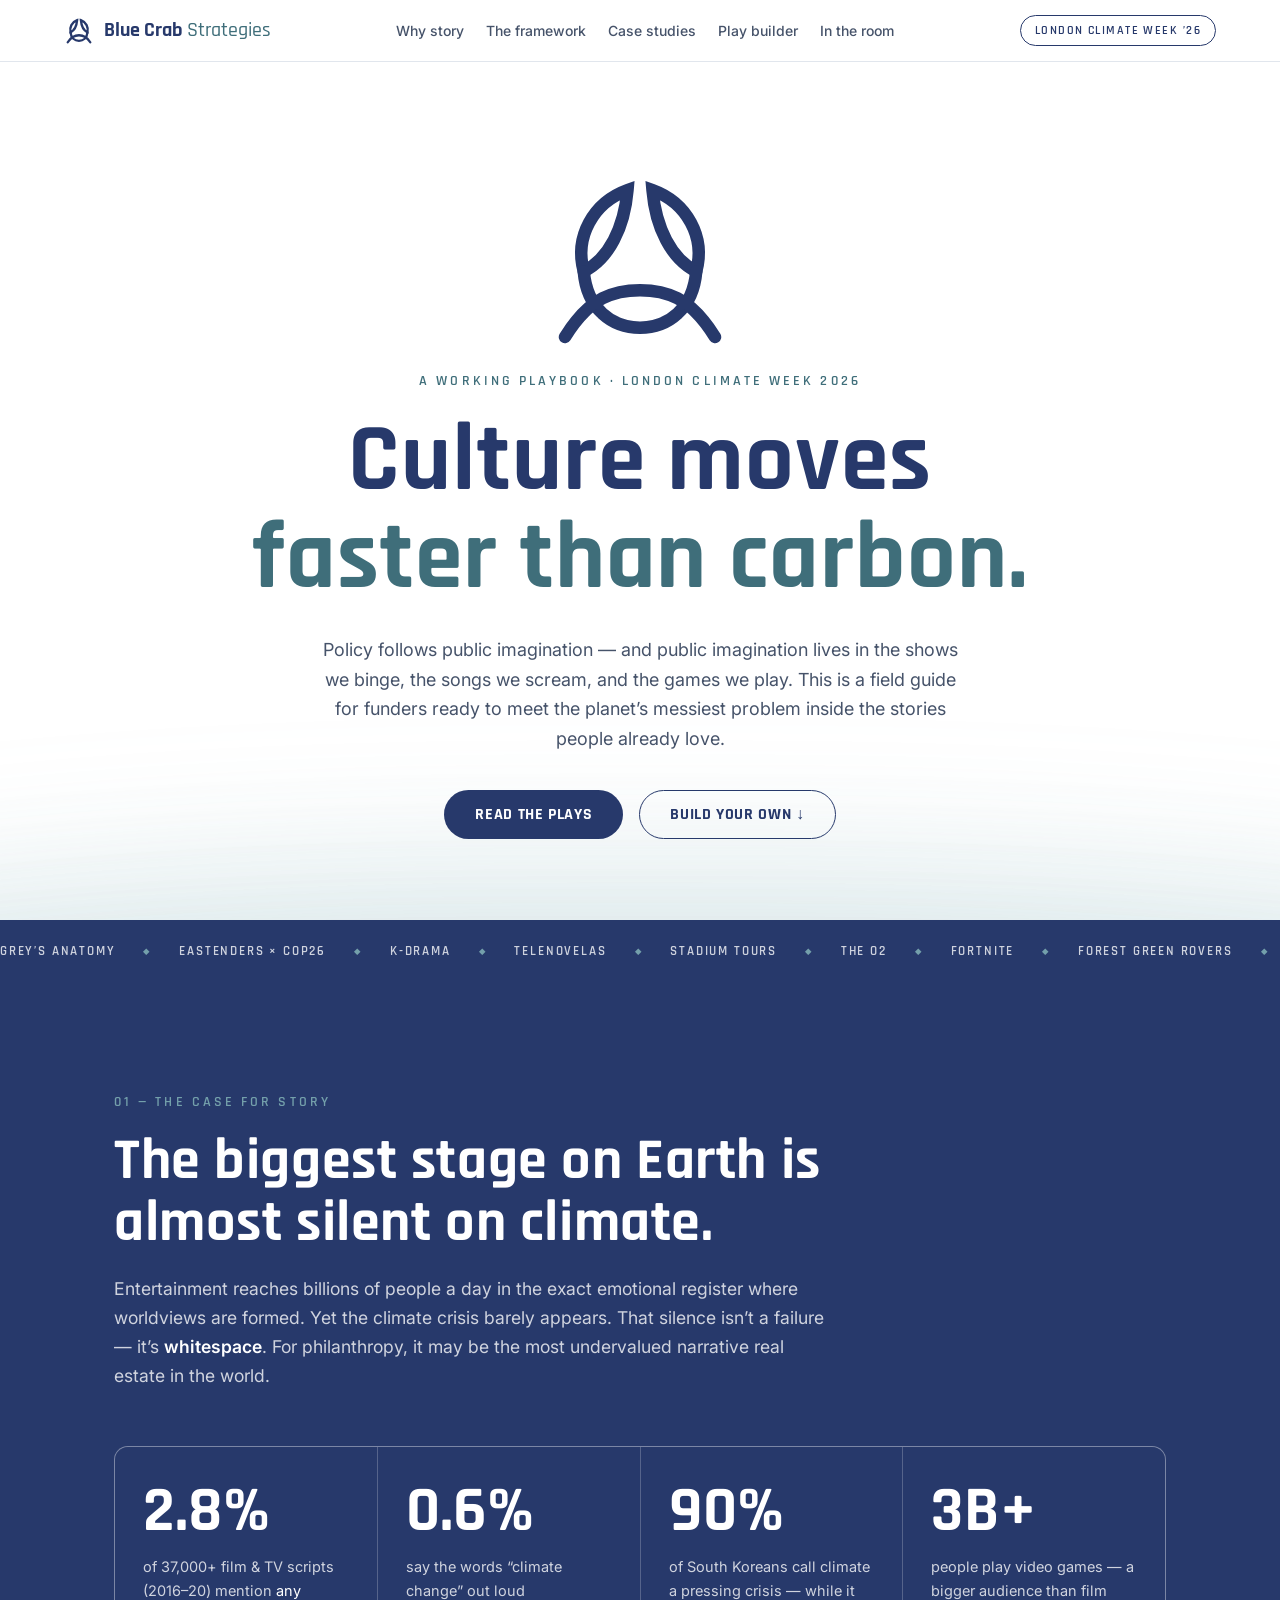
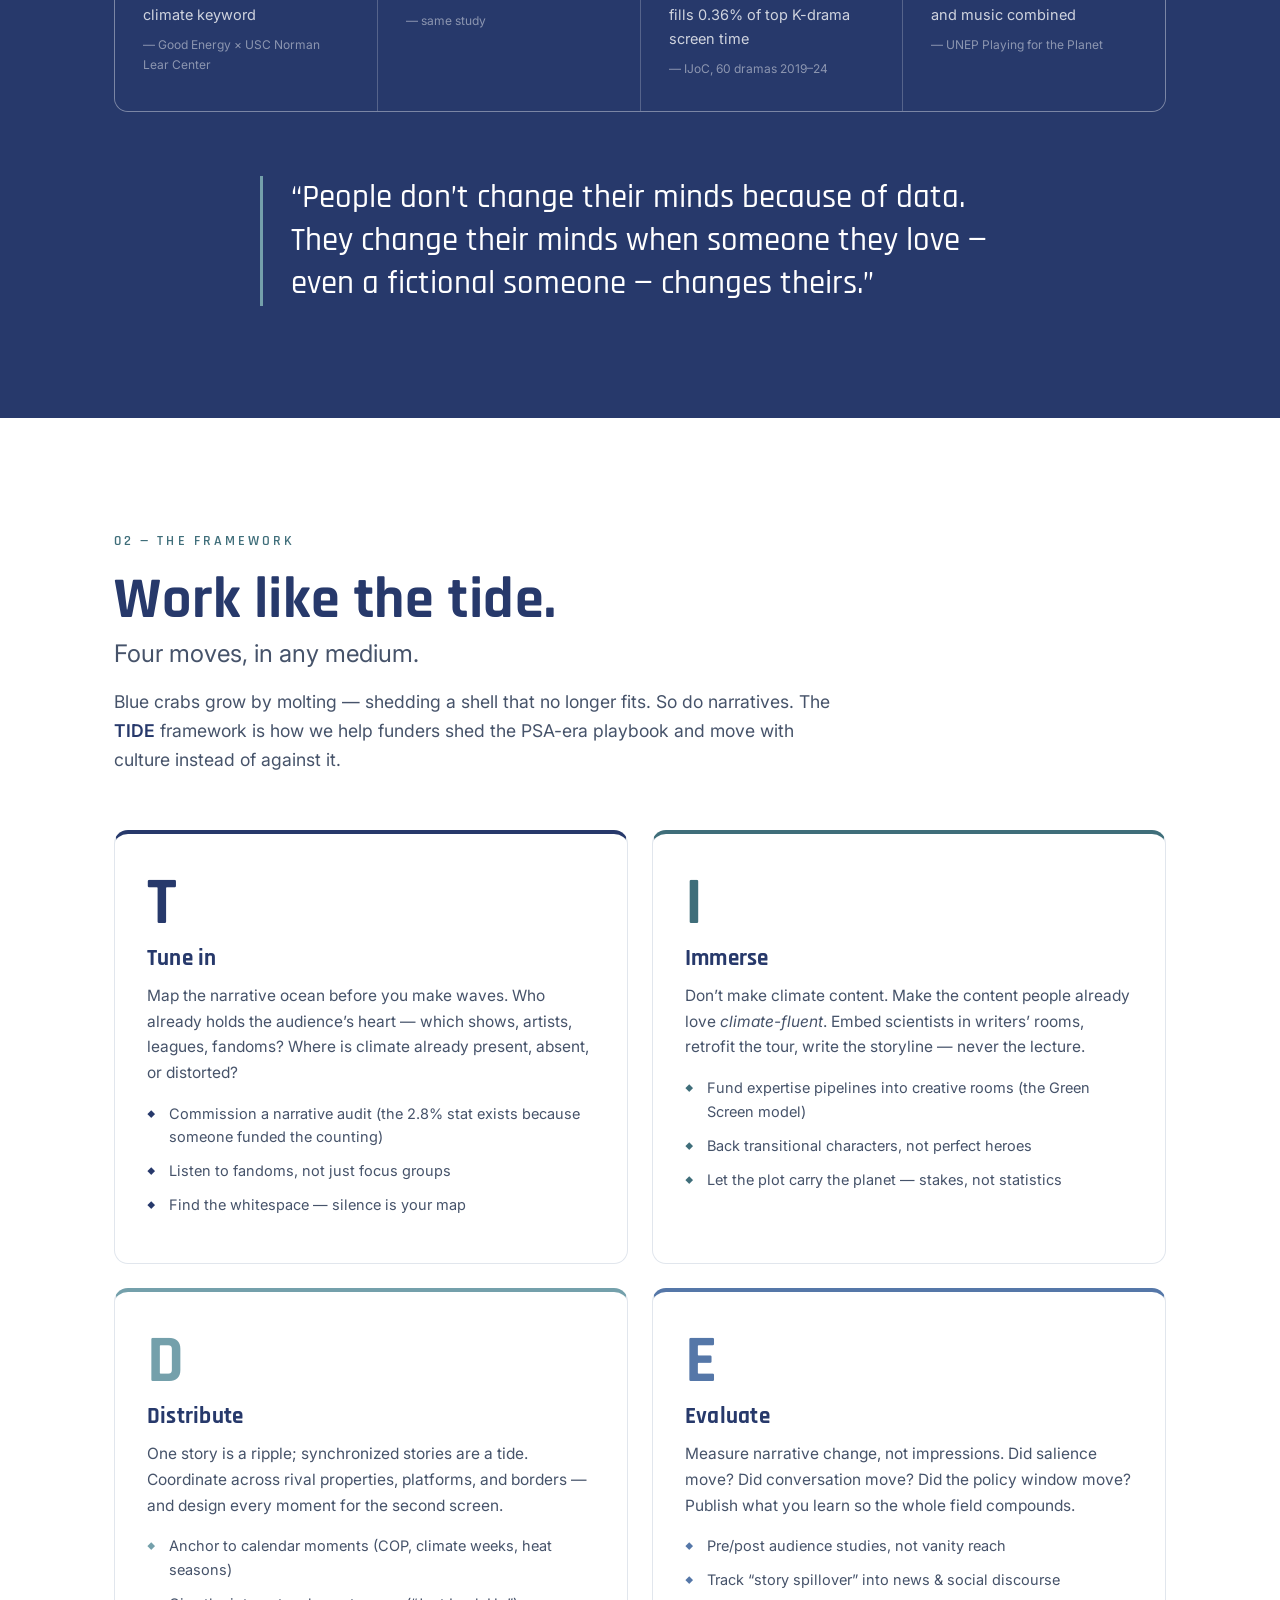
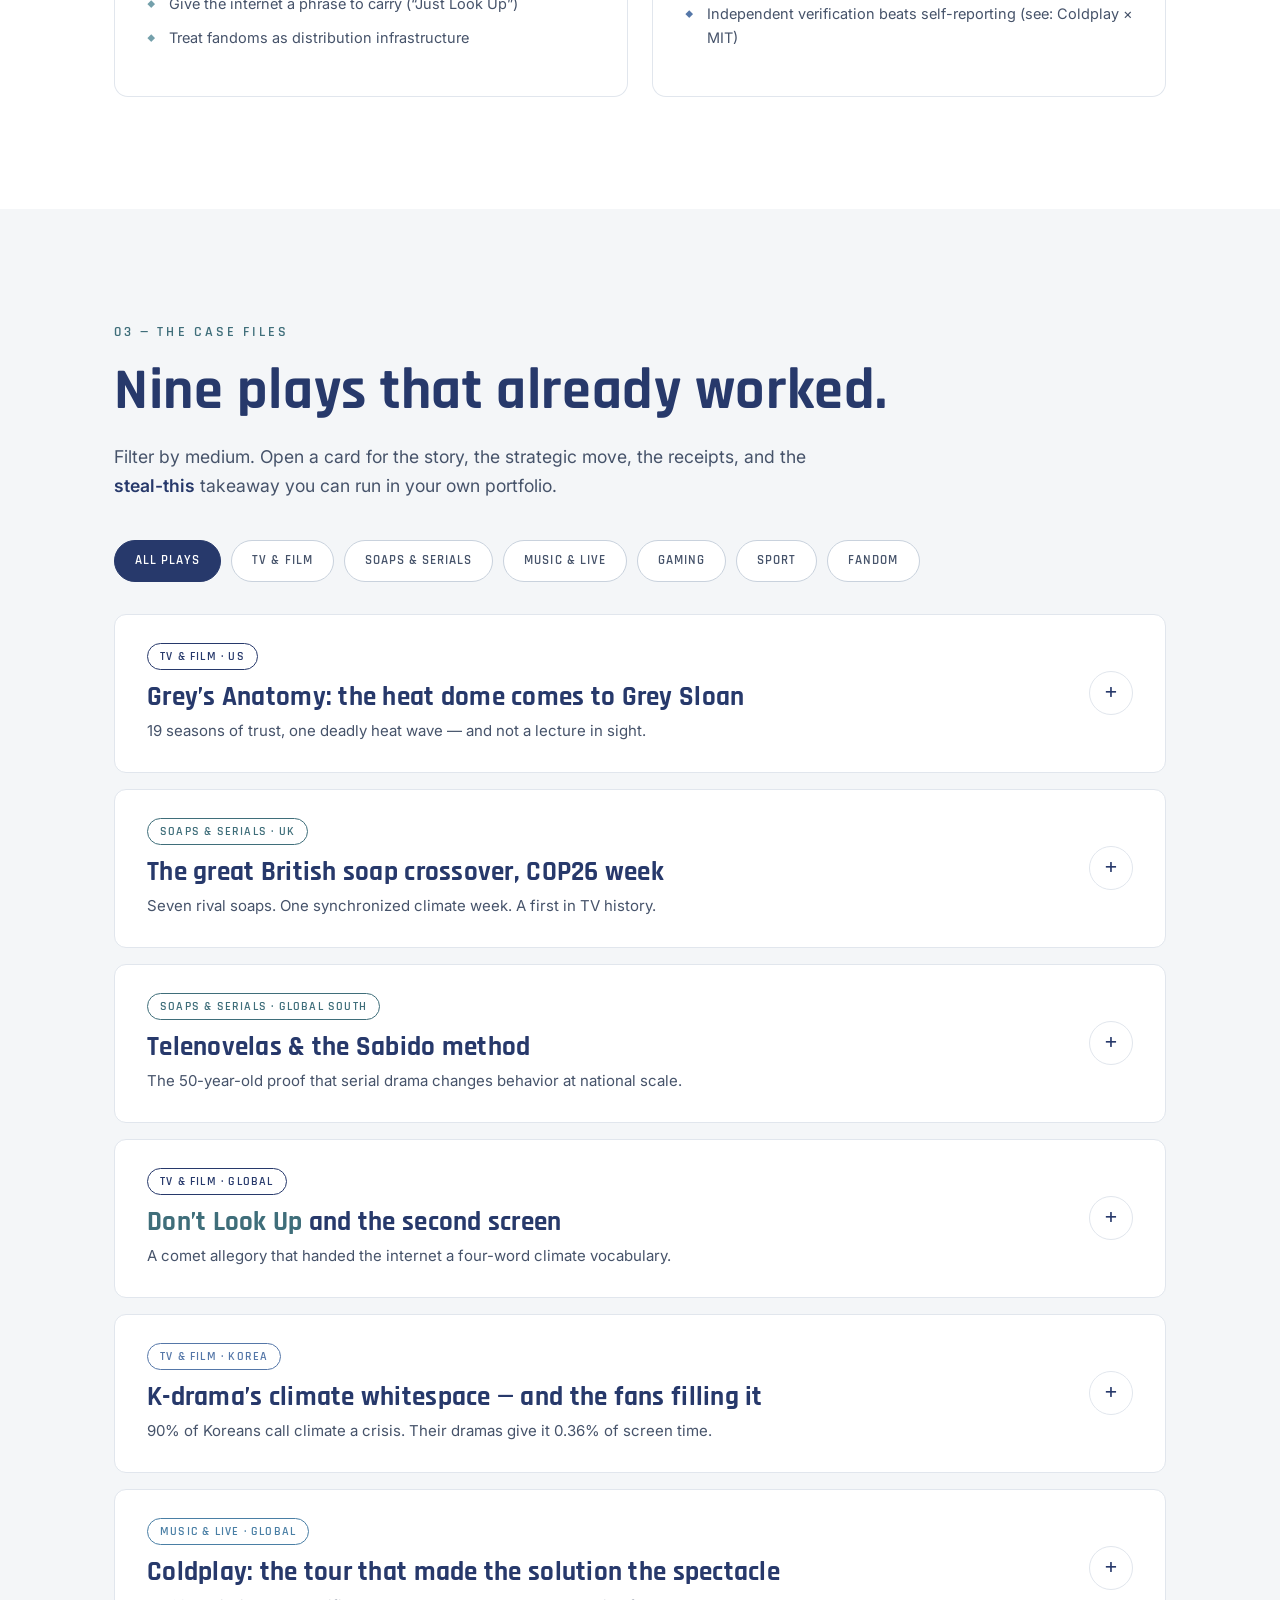
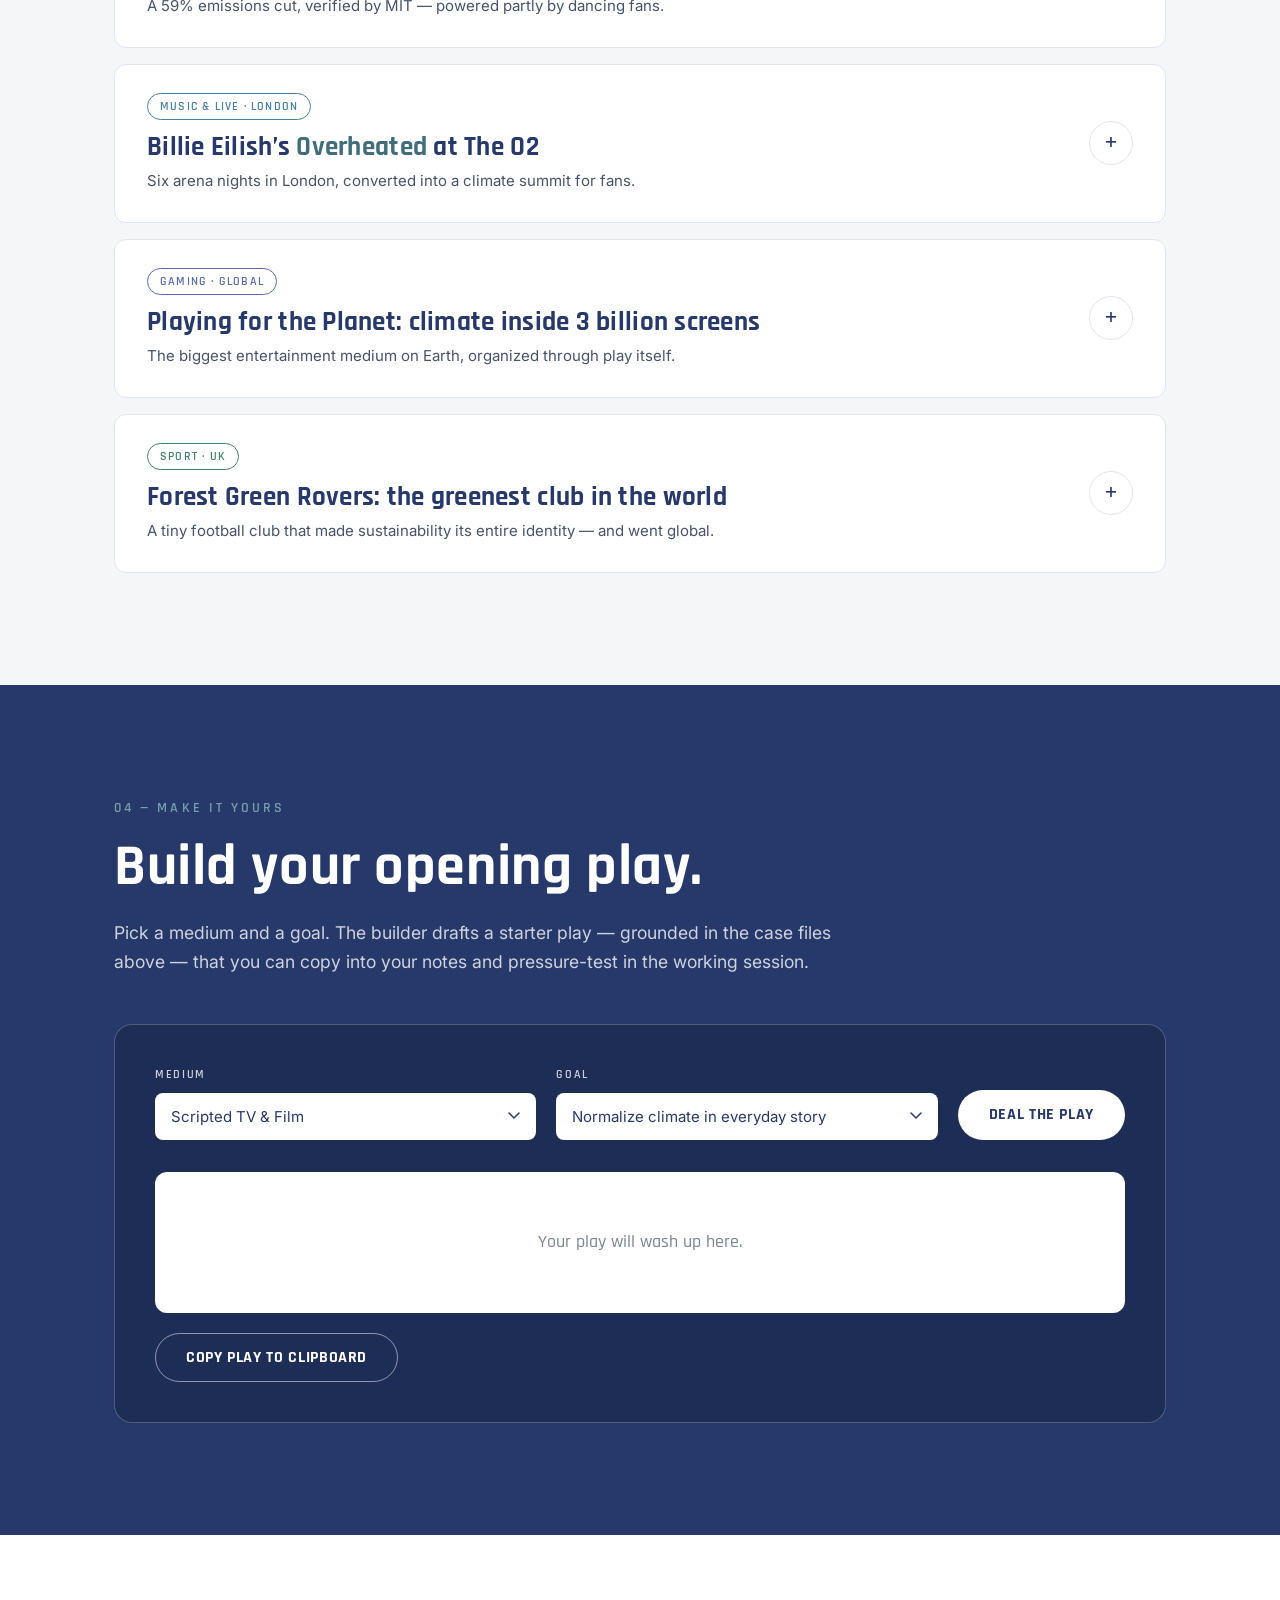
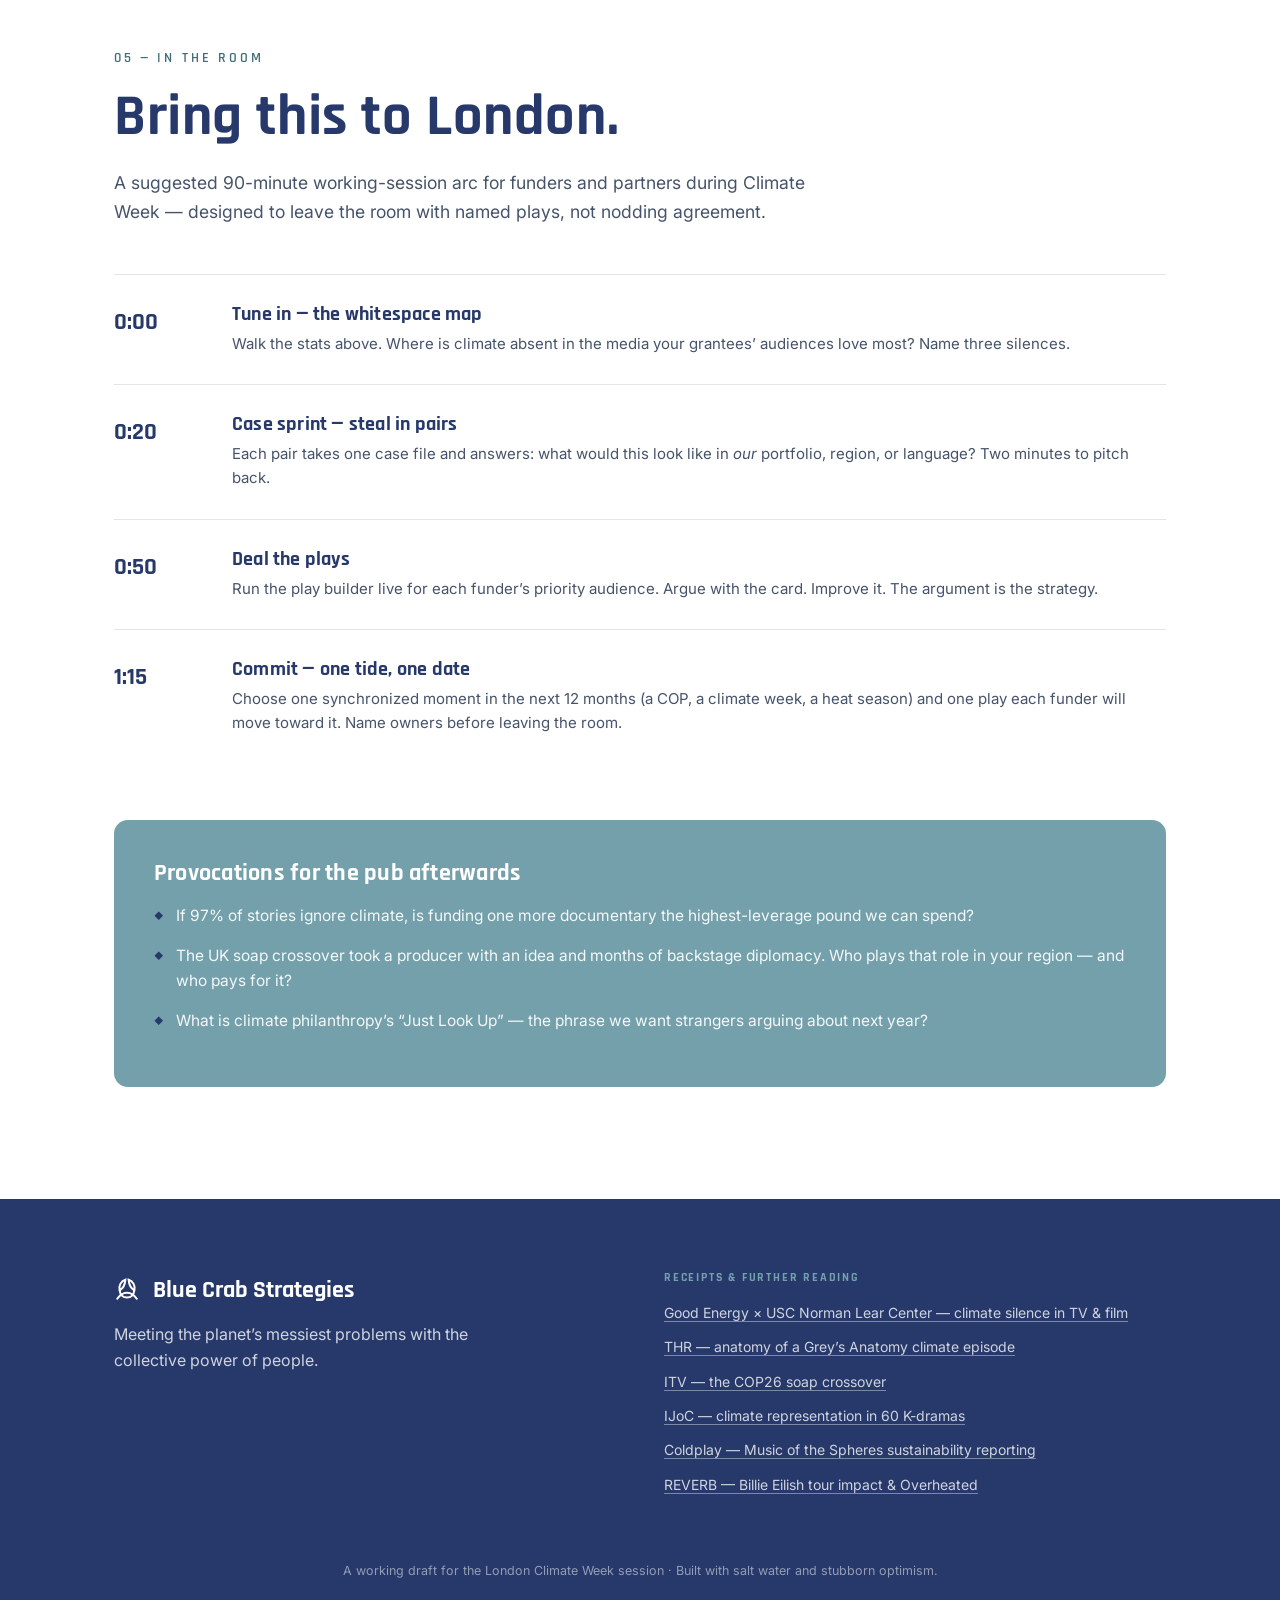
==== commit b4a8a7e6: "Restyle to Blue Crab's actual brand: light navy/slate theme, Rajdhani, line-crab mark Align the play" ====
--- a/index.html
+++ b/index.html
@@ -7,9 +7,9 @@
 <meta name="description" content="A working playbook for foundations and philanthropies shaping climate narratives through the media people already love. Built by Blue Crab Strategies for London Climate Week." />
 <link rel="preconnect" href="https://fonts.googleapis.com" />
 <link rel="preconnect" href="https://fonts.gstatic.com" crossorigin />
-<link href="https://fonts.googleapis.com/css2?family=Fraunces:ital,opsz,wght@0,9..144,300..900;1,9..144,300..900&family=Inter:wght@400;500;600;700&display=swap" rel="stylesheet" />
+<link href="https://fonts.googleapis.com/css2?family=Rajdhani:wght@500;600;700&family=Inter:ital,wght@0,400;0,500;0,600;0,700;1,400&display=swap" rel="stylesheet" />
 <link rel="stylesheet" href="css/styles.css" />
-<link rel="icon" href="data:image/svg+xml,<svg xmlns='http://www.w3.org/2000/svg' viewBox='0 0 100 100'><text y='.9em' font-size='90'>🦀</text></svg>" />
+<link rel="icon" href="data:image/svg+xml,%3Csvg xmlns='http://www.w3.org/2000/svg' viewBox='0 0 64 64' fill='none' stroke='%2327396B' stroke-width='5' stroke-linecap='round'%3E%3Cpath d='M28 9C17 13 11 24 14 35C22 31 27 21 28 9Z'/%3E%3Cpath d='M36 9C47 13 53 24 50 35C42 31 37 21 36 9Z'/%3E%3Cpath d='M14 35C15 47 23 53 32 53C41 53 49 47 50 35'/%3E%3Cpath d='M8 56C16 43 24 41 32 41C40 41 48 43 56 56'/%3E%3C/svg%3E" />
 </head>
 <body>
 
@@ -17,7 +17,7 @@
 <header class="nav" id="top">
   <div class="nav-inner">
     <a class="brand" href="#top">
-      <span class="brand-mark" aria-hidden="true">🦀</span>
+      <span class="brand-mark" aria-hidden="true"><svg viewBox="0 0 64 64" fill="none" stroke="currentColor" stroke-width="5" stroke-linecap="round"><path d="M28 9C17 13 11 24 14 35C22 31 27 21 28 9Z"/><path d="M36 9C47 13 53 24 50 35C42 31 37 21 36 9Z"/><path d="M14 35C15 47 23 53 32 53C41 53 49 47 50 35"/><path d="M8 56C16 43 24 41 32 41C40 41 48 43 56 56"/></svg></span>
       <span class="brand-name">Blue Crab <em>Strategies</em></span>
     </a>
     <nav class="nav-links" aria-label="Primary">
@@ -39,6 +39,7 @@
     <div class="wave wave-3"></div>
   </div>
   <div class="hero-inner">
+    <div class="hero-mark reveal" aria-hidden="true"><svg viewBox="0 0 64 64" fill="none" stroke="currentColor" stroke-width="4" stroke-linecap="round"><path d="M28 9C17 13 11 24 14 35C22 31 27 21 28 9Z"/><path d="M36 9C47 13 53 24 50 35C42 31 37 21 36 9Z"/><path d="M14 35C15 47 23 53 32 53C41 53 49 47 50 35"/><path d="M8 56C16 43 24 41 32 41C40 41 48 43 56 56"/></svg></div>
     <p class="kicker reveal">A working playbook · London Climate Week 2026</p>
     <h1 class="reveal">Culture moves<br /><em>faster than carbon.</em></h1>
     <p class="hero-sub reveal">
@@ -106,7 +107,7 @@
       and move with culture instead of against it.
     </p>
     <div class="tide-grid">
-      <article class="tide-card reveal" style="--accent:#FF5C45">
+      <article class="tide-card reveal" style="--accent:#27396B">
         <span class="tide-letter">T</span>
         <h3>Tune in</h3>
         <p>Map the narrative ocean before you make waves. Who already holds the audience&rsquo;s heart — which shows, artists, leagues, fandoms? Where is climate already present, absent, or distorted?</p>
@@ -116,7 +117,7 @@
           <li>Find the whitespace — silence is your map</li>
         </ul>
       </article>
-      <article class="tide-card reveal" style="--accent:#FFB347">
+      <article class="tide-card reveal" style="--accent:#3F6E7A">
         <span class="tide-letter">I</span>
         <h3>Immerse</h3>
         <p>Don&rsquo;t make climate content. Make the content people already love <em>climate-fluent</em>. Embed scientists in writers&rsquo; rooms, retrofit the tour, write the storyline — never the lecture.</p>
@@ -126,7 +127,7 @@
           <li>Let the plot carry the planet — stakes, not statistics</li>
         </ul>
       </article>
-      <article class="tide-card reveal" style="--accent:#4FB8A8">
+      <article class="tide-card reveal" style="--accent:#74A0AB">
         <span class="tide-letter">D</span>
         <h3>Distribute</h3>
         <p>One story is a ripple; synchronized stories are a tide. Coordinate across rival properties, platforms, and borders — and design every moment for the second screen.</p>
@@ -136,7 +137,7 @@
           <li>Treat fandoms as distribution infrastructure</li>
         </ul>
       </article>
-      <article class="tide-card reveal" style="--accent:#7FA8FF">
+      <article class="tide-card reveal" style="--accent:#5577A8">
         <span class="tide-letter">E</span>
         <h3>Evaluate</h3>
         <p>Measure narrative change, not impressions. Did salience move? Did conversation move? Did the policy window move? Publish what you learn so the whole field compounds.</p>
@@ -173,7 +174,7 @@
 
       <details class="case reveal" data-cat="tv">
         <summary>
-          <span class="case-tag" style="--tag:#FF5C45">TV &amp; Film · US</span>
+          <span class="case-tag" style="--tag:#27396B">TV &amp; Film · US</span>
           <h3>Grey&rsquo;s Anatomy: the heat dome comes to Grey Sloan</h3>
           <p class="case-hook">19 seasons of trust, one deadly heat wave — and not a lecture in sight.</p>
           <span class="case-toggle" aria-hidden="true">+</span>
@@ -191,7 +192,7 @@
 
       <details class="case reveal" data-cat="serial">
         <summary>
-          <span class="case-tag" style="--tag:#FFB347">Soaps &amp; Serials · UK</span>
+          <span class="case-tag" style="--tag:#3F6E7A">Soaps &amp; Serials · UK</span>
           <h3>The great British soap crossover, COP26 week</h3>
           <p class="case-hook">Seven rival soaps. One synchronized climate week. A first in TV history.</p>
           <span class="case-toggle" aria-hidden="true">+</span>
@@ -209,7 +210,7 @@
 
       <details class="case reveal" data-cat="serial">
         <summary>
-          <span class="case-tag" style="--tag:#FFB347">Soaps &amp; Serials · Global South</span>
+          <span class="case-tag" style="--tag:#3F6E7A">Soaps &amp; Serials · Global South</span>
           <h3>Telenovelas &amp; the Sabido method</h3>
           <p class="case-hook">The 50-year-old proof that serial drama changes behavior at national scale.</p>
           <span class="case-toggle" aria-hidden="true">+</span>
@@ -227,7 +228,7 @@
 
       <details class="case reveal" data-cat="tv fandom">
         <summary>
-          <span class="case-tag" style="--tag:#FF5C45">TV &amp; Film · Global</span>
+          <span class="case-tag" style="--tag:#27396B">TV &amp; Film · Global</span>
           <h3><em>Don&rsquo;t Look Up</em> and the second screen</h3>
           <p class="case-hook">A comet allegory that handed the internet a four-word climate vocabulary.</p>
           <span class="case-toggle" aria-hidden="true">+</span>
@@ -245,7 +246,7 @@
 
       <details class="case reveal" data-cat="tv fandom">
         <summary>
-          <span class="case-tag" style="--tag:#7FA8FF">TV &amp; Film · Korea</span>
+          <span class="case-tag" style="--tag:#5577A8">TV &amp; Film · Korea</span>
           <h3>K-drama&rsquo;s climate whitespace — and the fans filling it</h3>
           <p class="case-hook">90% of Koreans call climate a crisis. Their dramas give it 0.36% of screen time.</p>
           <span class="case-toggle" aria-hidden="true">+</span>
@@ -263,7 +264,7 @@
 
       <details class="case reveal" data-cat="music">
         <summary>
-          <span class="case-tag" style="--tag:#4FB8A8">Music &amp; Live · Global</span>
+          <span class="case-tag" style="--tag:#4A7FA5">Music &amp; Live · Global</span>
           <h3>Coldplay: the tour that made the solution the spectacle</h3>
           <p class="case-hook">A 59% emissions cut, verified by MIT — powered partly by dancing fans.</p>
           <span class="case-toggle" aria-hidden="true">+</span>
@@ -281,7 +282,7 @@
 
       <details class="case reveal" data-cat="music">
         <summary>
-          <span class="case-tag" style="--tag:#4FB8A8">Music &amp; Live · London</span>
+          <span class="case-tag" style="--tag:#4A7FA5">Music &amp; Live · London</span>
           <h3>Billie Eilish&rsquo;s <em>Overheated</em> at The O2</h3>
           <p class="case-hook">Six arena nights in London, converted into a climate summit for fans.</p>
           <span class="case-toggle" aria-hidden="true">+</span>
@@ -299,7 +300,7 @@
 
       <details class="case reveal" data-cat="gaming">
         <summary>
-          <span class="case-tag" style="--tag:#B48CFF">Gaming · Global</span>
+          <span class="case-tag" style="--tag:#5C6BB0">Gaming · Global</span>
           <h3>Playing for the Planet: climate inside 3 billion screens</h3>
           <p class="case-hook">The biggest entertainment medium on Earth, organized through play itself.</p>
           <span class="case-toggle" aria-hidden="true">+</span>
@@ -317,7 +318,7 @@
 
       <details class="case reveal" data-cat="sport">
         <summary>
-          <span class="case-tag" style="--tag:#6BCB77">Sport · UK</span>
+          <span class="case-tag" style="--tag:#43806B">Sport · UK</span>
           <h3>Forest Green Rovers: the greenest club in the world</h3>
           <p class="case-hook">A tiny football club that made sustainability its entire identity — and went global.</p>
           <span class="case-toggle" aria-hidden="true">+</span>
@@ -368,7 +369,7 @@
             <option value="localize">Localize a global narrative</option>
           </select>
         </label>
-        <button class="btn btn-coral" id="btn-generate">Deal the play 🦀</button>
+        <button class="btn btn-coral" id="btn-generate">Deal the play</button>
       </div>
       <article class="play-card" id="play-card" aria-live="polite">
         <p class="play-empty">Your play will wash up here.</p>
@@ -410,7 +411,7 @@
 <footer class="footer">
   <div class="container footer-inner">
     <div>
-      <p class="footer-brand"><span aria-hidden="true">🦀</span> Blue Crab Strategies</p>
+      <p class="footer-brand"><span class="footer-mark" aria-hidden="true"><svg viewBox="0 0 64 64" fill="none" stroke="currentColor" stroke-width="5" stroke-linecap="round"><path d="M28 9C17 13 11 24 14 35C22 31 27 21 28 9Z"/><path d="M36 9C47 13 53 24 50 35C42 31 37 21 36 9Z"/><path d="M14 35C15 47 23 53 32 53C41 53 49 47 50 35"/><path d="M8 56C16 43 24 41 32 41C40 41 48 43 56 56"/></svg></span> Blue Crab Strategies</p>
       <p class="footer-ethos">Meeting the planet&rsquo;s messiest problems with the collective power of people.</p>
     </div>
     <div class="footer-sources">
--- a/css/styles.css
+++ b/css/styles.css
@@ -2,8 +2,10 @@
    THE TIDE PLAYBOOK — Blue Crab Strategies
    A climate-narrative playbook for foundations · London Climate Week
    --------------------------------------------------------------------------
-   Premium, editorial, optimistic, a little playful.
-   Fraunces (display serif) + Inter (body/UI) on a deep-ocean dark theme.
+   Brand restyle: light, minimal, confident.
+   White ground with full-bleed color-blocked sections (white → deep navy →
+   slate teal). Rajdhani (squared display sans) + Inter (body/UI).
+   Restrained tonal navy/teal palette. No serif, no italics in headings.
    ========================================================================== */
 
 
@@ -13,19 +15,19 @@
 
 :root {
   /* Palette */
-  --abyss:    #041C2C;                    /* page background, deep ocean ink  */
-  --ink:      #07273A;                    /* section alt background           */
-  --tidepool: #0E3A50;                    /* card backgrounds                 */
-  --foam:     #F5F0E6;                    /* primary text, warm sand/foam     */
-  --foam-dim: rgba(245, 240, 230, 0.72);  /* secondary text                   */
-  --coral:    #FF5C45;                    /* primary accent — crab coral      */
-  --gold:     #FFB347;
-  --seaglass: #4FB8A8;
-  --skyline:  #7FA8FF;
-  --line:     rgba(245, 240, 230, 0.14);  /* hairline borders                 */
+  --navy:       #27396B;                    /* primary brand navy             */
+  --navy-deep:  #1E2D55;                    /* darker navy, footer/panel depth */
+  --slate:      #74A0AB;                    /* muted slate teal, secondary    */
+  --slate-deep: #3F6E7A;                    /* darker slate, accents on white */
+  --paper:      #FFFFFF;                    /* page background                */
+  --mist:       #F4F6F8;                    /* alt light section background   */
+  --body:       #46536A;                    /* body text on light             */
+  --line:       #E1E6ED;                    /* hairlines on light             */
+  --line-dark:  rgba(255, 255, 255, 0.22);  /* hairlines on navy/slate        */
+  --paper-dim:  rgba(255, 255, 255, 0.78);  /* secondary text on dark         */
 
   /* Type */
-  --font-display: 'Fraunces', Georgia, 'Times New Roman', serif;
+  --font-display: 'Rajdhani', 'Arial Narrow', sans-serif;
   --font-body: 'Inter', -apple-system, BlinkMacSystemFont, 'Segoe UI', sans-serif;
 }
 
@@ -54,11 +56,11 @@
 }
 
 body {
-  background: var(--abyss);
-  color: var(--foam);
+  background: var(--paper);
+  color: var(--body);
   font-family: var(--font-body);
   font-size: 1rem;
-  line-height: 1.6;
+  line-height: 1.65;
   -webkit-font-smoothing: antialiased;
   text-rendering: optimizeLegibility;
 }
@@ -80,64 +82,79 @@
 }
 
 ::selection {
-  background: var(--coral);
-  color: var(--abyss);
+  background: var(--navy);
+  color: #fff;
 }
 
 :focus-visible {
-  outline: 2px solid var(--coral);
+  outline: 2px solid var(--navy);
   outline-offset: 3px;
 }
 
+/* Focus rings need to stay visible on navy/slate blocks */
+.why :focus-visible,
+.builder :focus-visible,
+.footer :focus-visible,
+.prompts :focus-visible,
+.marquee :focus-visible {
+  outline-color: var(--slate);
+}
+
 
 /* ==========================================================================
    3. TYPOGRAPHY
    ========================================================================== */
 
+h1, h2, h3, h4,
+.stat-num,
+.agenda-time,
+.play-title,
+.tide-letter,
+.btn,
+.chip,
+.nav-badge,
+.kicker,
+.section-kicker {
+  font-family: var(--font-display);
+}
+
 h1, h2, h3, h4 {
-  font-family: var(--font-display);
-  font-weight: 600;
+  font-weight: 700;
   line-height: 1.12;
-  letter-spacing: -0.01em;
+  letter-spacing: 0.01em;
+  color: var(--navy);
 }
 
 h1 {
-  font-size: clamp(2.8rem, 7vw, 5.5rem);
-  font-weight: 560;
-  line-height: 1.04;
-  font-variation-settings: 'opsz' 144;
+  font-size: clamp(3rem, 7.5vw, 6rem);
+  line-height: 1.02;
 }
 
 h2 {
-  font-size: clamp(2rem, 4.5vw, 3.4rem);
-  font-variation-settings: 'opsz' 100;
-}
-
-/* Italic coral emphasis inside display headings */
+  font-size: clamp(2.1rem, 4.5vw, 3.6rem);
+  line-height: 1.08;
+}
+
+/* Emphasis inside display headings: color, never italics (Rajdhani has none) */
 h1 em,
 h2 em {
-  font-style: italic;
-  color: var(--coral);
-}
-
-blockquote {
-  font-family: var(--font-display);
+  font-style: normal;
+  color: var(--slate-deep);
 }
 
 strong {
-  color: var(--foam);
+  color: var(--navy);
   font-weight: 600;
 }
 
 /* Kickers — small uppercase wayfinding labels */
 .kicker,
 .section-kicker {
-  font-family: var(--font-body);
-  font-size: 12.5px;
+  font-size: 14px;
   font-weight: 600;
-  letter-spacing: 0.18em;
+  letter-spacing: 0.22em;
   text-transform: uppercase;
-  color: var(--coral);
+  color: var(--slate-deep);
   margin-bottom: 0;
 }
 
@@ -148,7 +165,7 @@
 
 .section-lede {
   max-width: 720px;
-  color: var(--foam-dim);
+  color: var(--body);
   font-size: 1.1rem;
   margin-top: 20px;
 }
@@ -192,12 +209,13 @@
   align-items: center;
   justify-content: center;
   gap: 8px;
-  padding: 14px 28px;
+  padding: 14px 30px;
   border-radius: 999px;
   border: 1px solid transparent;
-  font-family: var(--font-body);
-  font-size: 15px;
-  font-weight: 600;
+  font-size: 16px;
+  font-weight: 700;
+  letter-spacing: 0.04em;
+  text-transform: uppercase;
   line-height: 1.2;
   text-decoration: none;
   cursor: pointer;
@@ -205,24 +223,25 @@
               border-color 0.2s ease, color 0.2s ease;
 }
 
+/* Primary (class name kept for JS/HTML compatibility) */
 .btn-coral {
-  background: var(--coral);
-  color: var(--abyss);
+  background: var(--navy);
+  color: #fff;
 }
 
 .btn-coral:hover {
-  background: #e84e38; /* coral, slightly darkened */
+  background: var(--navy-deep);
   transform: translateY(-2px);
 }
 
 .btn-ghost {
   background: transparent;
-  border: 1px solid var(--line);
-  color: var(--foam);
+  border: 1px solid var(--navy);
+  color: var(--navy);
 }
 
 .btn-ghost:hover {
-  border-color: var(--coral);
+  background: rgba(39, 57, 107, 0.06);
   transform: translateY(-2px);
 }
 
@@ -230,18 +249,36 @@
   transform: translateY(0);
 }
 
-
-/* ==========================================================================
-   6. NAV
+/* Buttons inside dark (navy) sections invert */
+.builder .btn-coral {
+  background: #fff;
+  color: var(--navy);
+}
+
+.builder .btn-coral:hover {
+  background: var(--mist);
+}
+
+.builder .btn-ghost {
+  border-color: rgba(255, 255, 255, 0.5);
+  color: #fff;
+}
+
+.builder .btn-ghost:hover {
+  border-color: #fff;
+  background: transparent;
+}
+
+
+/* ==========================================================================
+   6. NAV  — white, sticky
    ========================================================================== */
 
 .nav {
   position: sticky;
   top: 0;
   z-index: 100;
-  background: rgba(4, 28, 44, 0.8);
-  -webkit-backdrop-filter: blur(12px);
-  backdrop-filter: blur(12px);
+  background: rgba(255, 255, 255, 0.96);
   border-bottom: 1px solid var(--line);
 }
 
@@ -256,28 +293,31 @@
 }
 
 .brand {
-  display: inline-flex;
+  display: flex;
   align-items: center;
   gap: 10px;
   text-decoration: none;
-  color: var(--foam);
-}
-
-.brand-mark {
-  font-size: 1.25rem;
-  line-height: 1;
+  color: var(--navy);
+}
+
+.brand-mark svg {
+  width: 30px;
+  height: 30px;
+  color: var(--navy);
+  display: block;
 }
 
 .brand-name {
   font-family: var(--font-display);
-  font-size: 1.15rem;
-  font-weight: 600;
+  font-size: 20px;
+  font-weight: 700;
   white-space: nowrap;
 }
 
 .brand-name em {
-  font-style: italic;
-  color: var(--coral);
+  font-style: normal;
+  font-weight: 500;
+  color: var(--slate-deep);
 }
 
 .nav-links {
@@ -287,27 +327,28 @@
 }
 
 .nav-links a {
+  font-family: var(--font-body);
   font-size: 14px;
   font-weight: 500;
-  color: var(--foam-dim);
+  color: var(--body);
   text-decoration: none;
   transition: color 0.2s ease;
 }
 
 .nav-links a:hover {
-  color: var(--coral);
+  color: var(--navy);
 }
 
 .nav-badge {
   display: inline-block;
-  border: 1px solid var(--coral);
+  border: 1px solid var(--navy);
   border-radius: 999px;
   padding: 5px 14px;
   font-size: 12px;
   font-weight: 600;
   letter-spacing: 0.12em;
   text-transform: uppercase;
-  color: var(--coral);
+  color: var(--navy);
   white-space: nowrap;
 }
 
@@ -325,38 +366,50 @@
 
 
 /* ==========================================================================
-   7. HERO
+   7. HERO — white, centered, the line-crab mark as visual anchor
    ========================================================================== */
 
 .hero {
   position: relative;
-  min-height: 92vh;
+  min-height: 88vh;
   display: grid;
   place-items: center;
   overflow: hidden;
   text-align: center;
-  background:
-    radial-gradient(900px 600px at 82% -10%, rgba(255, 92, 69, 0.12), transparent 65%),
-    radial-gradient(900px 650px at 8% 105%, rgba(79, 184, 168, 0.12), transparent 65%),
-    var(--abyss);
+  background: var(--paper);
 }
 
 .hero-inner {
   position: relative;
   z-index: 2;
   max-width: 880px;
-  padding: 120px 24px 140px; /* room for the marquee below */
+  padding: 100px 24px 140px; /* room for the marquee below */
+}
+
+.hero-mark svg {
+  width: clamp(120px, 18vw, 200px);
+  height: auto;
+  color: var(--navy);
+  display: block;
+  margin-inline: auto;
+  margin-bottom: 8px;
 }
 
 .hero h1 {
   margin-top: 20px;
+  color: var(--navy);
+}
+
+.hero h1 em {
+  font-style: normal;
+  color: var(--slate-deep);
 }
 
 .hero-sub {
   max-width: 640px;
   margin-inline: auto;
   margin-top: 26px;
-  color: var(--foam-dim);
+  color: var(--body);
   font-size: 1.125rem;
 }
 
@@ -368,7 +421,7 @@
   margin-top: 36px;
 }
 
-/* --- Ambient drifting waves -------------------------------------------- */
+/* --- Ambient drifting bands — barely-there slate texture on white -------- */
 
 .hero-waves {
   position: absolute;
@@ -381,27 +434,27 @@
   position: absolute;
   left: -30vw;
   width: 160vw;
-  height: 40vh;
+  height: 32vh;
   border-radius: 45%;
   filter: blur(60px);
   will-change: transform;
 }
 
 .wave-1 {
-  bottom: -18vh;
-  background: rgba(14, 58, 80, 0.55); /* tidepool */
+  bottom: -16vh;
+  background: rgba(116, 160, 171, 0.12);
   animation: drift 18s ease-in-out infinite alternate;
 }
 
 .wave-2 {
-  bottom: -24vh;
-  background: rgba(79, 184, 168, 0.18); /* seaglass */
+  bottom: -22vh;
+  background: rgba(116, 160, 171, 0.09);
   animation: drift 26s ease-in-out infinite alternate-reverse;
 }
 
 .wave-3 {
-  bottom: -30vh;
-  background: rgba(127, 168, 255, 0.15); /* skyline */
+  bottom: -28vh;
+  background: rgba(116, 160, 171, 0.06);
   animation: drift 34s ease-in-out infinite alternate;
 }
 
@@ -410,7 +463,7 @@
   to   { transform: translateX(6vw) rotate(1deg); }
 }
 
-/* --- Marquee ------------------------------------------------------------ */
+/* --- Marquee — full-width navy strip ------------------------------------- */
 
 .marquee {
   position: absolute;
@@ -419,9 +472,9 @@
   width: 100%;
   z-index: 3;
   overflow: hidden;
-  padding-block: 14px;
-  border-top: 1px solid var(--line);
-  background: rgba(4, 28, 44, 0.6);
+  padding-block: 16px;
+  border: none;
+  background: var(--navy);
 }
 
 .marquee-track {
@@ -430,9 +483,11 @@
   gap: 28px;
   white-space: nowrap;
   font-family: var(--font-display);
-  font-style: italic;
-  font-size: 15px;
-  color: var(--foam-dim);
+  font-size: 13px;
+  font-weight: 600;
+  letter-spacing: 0.14em;
+  text-transform: uppercase;
+  color: var(--paper-dim);
   animation: marquee 40s linear infinite;
 }
 
@@ -443,7 +498,7 @@
 
 /* the ◆ separators */
 .marquee-track span:nth-child(even) {
-  color: var(--coral);
+  color: var(--slate);
   font-size: 8px;
 }
 
@@ -454,51 +509,72 @@
 
 
 /* ==========================================================================
-   8. WHY — THE CASE FOR STORY
+   8. WHY (01) — NAVY color block
    ========================================================================== */
 
 .why {
-  background: var(--ink);
-}
+  background: var(--navy);
+}
+
+.why h2 {
+  color: #fff;
+}
+
+.why .section-kicker {
+  color: var(--slate);
+}
+
+.why .section-lede {
+  color: var(--paper-dim);
+}
+
+.why .section-lede strong {
+  color: #fff;
+}
+
+/* --- Stats: hairline grid -------------------------------------------------- */
 
 .stat-grid {
   display: grid;
   grid-template-columns: repeat(4, 1fr);
-  gap: 1px;                     /* hairline gutters... */
-  background: var(--line);      /* ...painted by the grid background */
-  border: 1px solid var(--line);
-  border-radius: 16px;
+  gap: 1px;                       /* hairline gutters...                 */
+  background: var(--line-dark);   /* ...painted by the grid background   */
+  border: 1px solid var(--line-dark);
+  border-radius: 14px;
   overflow: hidden;
   margin-block: 56px;
 }
 
 .stat {
-  background: var(--ink);
+  background: var(--navy);
   padding: 32px 28px;
 }
 
 .stat-num {
   display: block;
-  font-family: var(--font-display);
-  font-size: clamp(2.6rem, 5vw, 4rem);
-  font-weight: 600;
+  font-size: clamp(2.8rem, 5vw, 4.2rem);
+  font-weight: 700;
   line-height: 1;
-  color: var(--coral);
+  color: #fff;
   margin-bottom: 12px;
   font-variant-numeric: tabular-nums;
 }
 
 .stat p {
   font-size: 14.5px;
-  color: var(--foam-dim);
+  color: var(--paper-dim);
+}
+
+.stat em {
+  font-style: normal;
+  color: #fff;
 }
 
 .src {
   display: block;
   margin-top: 8px;
   font-size: 12px;
-  font-style: italic;
-  opacity: 0.55;
+  opacity: 0.6;
 }
 
 @media (max-width: 900px) {
@@ -513,38 +589,39 @@
   }
 }
 
-/* Pull quote */
+/* Pull quote — Rajdhani, no italics, slate rule */
 blockquote.pull {
   font-family: var(--font-display);
-  font-style: italic;
-  font-size: clamp(1.4rem, 2.6vw, 2rem);
-  font-weight: 400;
-  line-height: 1.35;
+  font-style: normal;
+  font-size: clamp(1.5rem, 2.6vw, 2.1rem);
+  font-weight: 500;
+  line-height: 1.3;
   max-width: 760px;
   margin: 64px auto 0;
   padding-left: 28px;
-  border-left: 3px solid var(--coral);
-  color: var(--foam);
-}
-
-
-/* ==========================================================================
-   9. TIDE — THE FRAMEWORK
+  border-left: 3px solid var(--slate);
+  color: #fff;
+}
+
+
+/* ==========================================================================
+   9. TIDE (02) — WHITE section, accent-topped cards
    ========================================================================== */
 
 .tide {
-  background: var(--abyss);
+  background: var(--paper);
 }
 
 h2 .tide-sub {
   display: block;
-  font-family: var(--font-display);
-  font-style: italic;
-  font-size: 0.45em;
+  font-family: var(--font-body);
+  font-style: normal;
+  font-size: 0.42em;
   font-weight: 400;
-  color: var(--foam-dim);
-  margin-top: 8px;
-  letter-spacing: 0;
+  color: var(--body);
+  margin-top: 10px;
+  letter-spacing: normal;
+  text-transform: none;
 }
 
 .tide-grid {
@@ -554,32 +631,39 @@
   margin-top: 56px;
 }
 
+/* HTML supplies --accent per card: #27396B / #3F6E7A / #74A0AB / #5577A8 */
 .tide-card {
   position: relative;
-  background: var(--tidepool);
+  background: #fff;
   border: 1px solid var(--line);
-  border-top: 4px solid var(--accent, var(--coral));
-  border-radius: 20px;
+  border-top: 4px solid var(--accent, var(--navy));
+  border-radius: 14px;
   padding: 36px 32px;
+  transition: border-color 0.2s ease, transform 0.2s ease;
+}
+
+.tide-card:hover {
+  border-color: var(--accent, var(--navy));
+  transform: translateY(-2px);
 }
 
 .tide-letter {
   display: block;
-  font-family: var(--font-display);
-  font-weight: 900;
-  font-size: 4.5rem;
+  font-weight: 700;
+  font-size: 4.2rem;
   line-height: 1;
-  color: var(--accent, var(--coral));
+  color: var(--accent, var(--navy));
   margin-bottom: 8px;
 }
 
 .tide-card h3 {
-  font-size: 1.5rem;
+  font-size: 1.45rem;
+  color: var(--navy);
   margin-bottom: 12px;
 }
 
 .tide-card p {
-  color: var(--foam-dim);
+  color: var(--body);
   font-size: 15.5px;
 }
 
@@ -594,7 +678,7 @@
   padding-left: 22px;
   margin-bottom: 10px;
   font-size: 14.5px;
-  color: var(--foam-dim);
+  color: var(--body);
 }
 
 .tide-card li::before {
@@ -602,8 +686,8 @@
   position: absolute;
   left: 0;
   top: 6px;
-  font-size: 9px;
-  color: var(--accent, var(--coral));
+  font-size: 8px;
+  color: var(--accent, var(--navy));
 }
 
 @media (max-width: 820px) {
@@ -614,14 +698,14 @@
 
 
 /* ==========================================================================
-   10. CASES — THE CASE FILES
+   10. CASES (03) — MIST section, white accordion cards
    ========================================================================== */
 
 .cases {
-  background: var(--ink);
-}
-
-/* --- Filter chips -------------------------------------------------------- */
+  background: var(--mist);
+}
+
+/* --- Filter chips ---------------------------------------------------------- */
 
 .filters {
   display: flex;
@@ -633,29 +717,29 @@
 .chip {
   padding: 9px 20px;
   border-radius: 999px;
-  border: 1px solid var(--line);
-  background: transparent;
-  color: var(--foam-dim);
-  font-family: var(--font-body);
-  font-size: 14px;
-  font-weight: 500;
+  border: 1px solid #C9D2DD;
+  background: #fff;
+  color: var(--body);
+  font-size: 13px;
+  font-weight: 600;
+  letter-spacing: 0.08em;
+  text-transform: uppercase;
   cursor: pointer;
   transition: all 0.2s ease;
 }
 
 .chip:hover {
-  border-color: var(--coral);
-  color: var(--foam);
+  border-color: var(--navy);
+  color: var(--navy);
 }
 
 .chip.is-active {
-  background: var(--coral);
-  color: var(--abyss);
-  border-color: var(--coral);
-  font-weight: 600;
-}
-
-/* --- Case accordion cards ------------------------------------------------ */
+  background: var(--navy);
+  border-color: var(--navy);
+  color: #fff;
+}
+
+/* --- Case accordion cards --------------------------------------------------- */
 
 .case-grid {
   display: grid;
@@ -664,15 +748,15 @@
 }
 
 details.case {
-  background: var(--tidepool);
+  background: #fff;
   border: 1px solid var(--line);
-  border-radius: 18px;
+  border-radius: 12px;
   overflow: hidden;
   transition: border-color 0.2s ease;
 }
 
 details.case[open] {
-  border-color: rgba(255, 92, 69, 0.5);
+  border-color: var(--navy);
 }
 
 /* JS filter hook */
@@ -698,17 +782,18 @@
   display: none;
 }
 
+/* HTML supplies tonal --tag colors per card */
 .case-tag {
   grid-area: tag;
   justify-self: start;
-  font-size: 11.5px;
+  font-family: var(--font-display);
+  font-size: 12px;
   font-weight: 600;
-  letter-spacing: 0.14em;
+  letter-spacing: 0.1em;
   text-transform: uppercase;
-  color: var(--tag, var(--coral));
-  border: 1px solid rgba(245, 240, 230, 0.3); /* fallback */
-  border-color: color-mix(in srgb, var(--tag, var(--coral)) 50%, transparent);
-  padding: 4px 12px;
+  color: var(--tag, var(--navy));
+  border: 1px solid var(--tag, var(--navy));
+  padding: 3px 12px;
   border-radius: 999px;
   margin-bottom: 12px;
 }
@@ -716,15 +801,17 @@
 .case h3 {
   grid-area: title;
   font-size: clamp(1.3rem, 2.4vw, 1.7rem);
+  color: var(--navy);
 }
 
 .case h3 em {
-  font-style: italic;
+  font-style: normal;
+  color: var(--slate-deep);
 }
 
 .case-hook {
   grid-area: hook;
-  color: var(--foam-dim);
+  color: var(--body);
   font-size: 15px;
   margin-top: 6px;
 }
@@ -738,10 +825,10 @@
   border: 1px solid var(--line);
   border-radius: 50%;
   font-family: var(--font-display);
-  font-size: 28px;
-  font-weight: 300;
+  font-size: 26px;
+  font-weight: 500;
   line-height: 1;
-  color: var(--coral);
+  color: var(--navy);
   transition: transform 0.25s ease;
 }
 
@@ -749,7 +836,7 @@
   transform: rotate(45deg);
 }
 
-/* --- Expanded body -------------------------------------------------------- */
+/* --- Expanded body ----------------------------------------------------------- */
 
 .case-body {
   padding: 0 32px 32px;
@@ -757,39 +844,44 @@
 }
 
 .case-body h4 {
-  font-family: var(--font-body);
-  font-size: 12px;
+  font-family: var(--font-display);
+  font-size: 13px;
   font-weight: 700;
-  letter-spacing: 0.16em;
+  letter-spacing: 0.14em;
   text-transform: uppercase;
-  color: var(--coral);
+  color: var(--slate-deep);
   margin: 22px 0 8px;
 }
 
 .case-body p {
-  color: var(--foam-dim);
+  color: var(--body);
   font-size: 15.5px;
+}
+
+.case-body strong {
+  color: var(--navy);
 }
 
 .steal {
   margin-top: 26px;
-  background: rgba(255, 92, 69, 0.08);
-  border: 1px dashed rgba(255, 92, 69, 0.45);
-  border-radius: 14px;
+  background: rgba(116, 160, 171, 0.12);
+  border: 1px dashed var(--slate-deep);
+  border-radius: 10px;
   padding: 18px 22px;
   font-size: 15px;
-  color: var(--foam);
+  color: #2E3A52;
 }
 
 .steal span {
   display: inline-block;
-  background: var(--coral);
-  color: var(--abyss);
+  background: var(--navy);
+  color: #fff;
+  font-family: var(--font-display);
   font-size: 11px;
   font-weight: 700;
-  letter-spacing: 0.12em;
+  letter-spacing: 0.1em;
   text-transform: uppercase;
-  border-radius: 6px;
+  border-radius: 4px;
   padding: 3px 9px;
   margin-right: 10px;
   transform: translateY(-1px);
@@ -814,17 +906,33 @@
 
 
 /* ==========================================================================
-   11. PLAY BUILDER
+   11. PLAY BUILDER (04) — NAVY color block
    ========================================================================== */
 
 .builder {
-  background: var(--abyss);
+  background: var(--navy);
+}
+
+.builder h2 {
+  color: #fff;
+}
+
+.builder .section-kicker {
+  color: var(--slate);
+}
+
+.builder .section-lede {
+  color: var(--paper-dim);
+}
+
+.builder .section-lede strong {
+  color: #fff;
 }
 
 .builder-panel {
-  background: var(--tidepool);
-  border: 1px solid var(--line);
-  border-radius: 24px;
+  background: var(--navy-deep);
+  border: 1px solid var(--line-dark);
+  border-radius: 18px;
   padding: 40px;
   margin-top: 48px;
 }
@@ -838,11 +946,12 @@
 
 .builder-controls label span {
   display: block;
+  font-family: var(--font-display);
   font-size: 12px;
   font-weight: 600;
   letter-spacing: 0.14em;
   text-transform: uppercase;
-  color: var(--foam-dim);
+  color: var(--paper-dim);
   margin-bottom: 8px;
 }
 
@@ -850,13 +959,13 @@
   width: 100%;
   appearance: none;
   -webkit-appearance: none;
-  background-color: var(--ink);
-  background-image: url("data:image/svg+xml,%3Csvg xmlns='http://www.w3.org/2000/svg' width='12' height='8' viewBox='0 0 12 8'%3E%3Cpath d='M1 1l5 5 5-5' fill='none' stroke='%23F5F0E6' stroke-width='1.5' stroke-linecap='round'/%3E%3C/svg%3E");
+  background-color: #fff;
+  background-image: url("data:image/svg+xml,%3Csvg xmlns='http://www.w3.org/2000/svg' width='12' height='8' viewBox='0 0 12 8'%3E%3Cpath d='M1 1l5 5 5-5' fill='none' stroke='%2327396B' stroke-width='1.5' stroke-linecap='round'/%3E%3C/svg%3E");
   background-repeat: no-repeat;
   background-position: right 16px center;
-  border: 1px solid var(--line);
-  border-radius: 12px;
-  color: var(--foam);
+  border: none;
+  border-radius: 8px;
+  color: var(--navy);
   padding: 14px 44px 14px 16px;
   font-family: var(--font-body);
   font-size: 15px;
@@ -864,7 +973,7 @@
 }
 
 .builder-controls select:focus {
-  outline: 2px solid var(--coral);
+  outline: 2px solid var(--slate);
   outline-offset: 2px;
 }
 
@@ -878,61 +987,64 @@
   }
 }
 
-/* --- The dealt card ------------------------------------------------------- */
+/* --- The dealt card ----------------------------------------------------------- */
 
 .play-card {
   margin-top: 32px;
   min-height: 120px;
-  border: 1px solid var(--line);
-  border-radius: 18px;
-  background: var(--ink);
+  border-radius: 12px;
+  background: #fff;
+  color: var(--body);
   padding: 32px;
 }
 
 .play-empty {
   font-family: var(--font-display);
-  font-style: italic;
-  color: var(--foam-dim);
+  font-weight: 500;
+  font-size: 1.1rem;
+  color: var(--body);
+  opacity: 0.7;
   text-align: center;
   padding: 24px;
 }
 
 /* Content classes injected by JS */
 
-.play-title {
+.play-meta {
   font-family: var(--font-display);
-  font-size: 1.6rem;
-  font-weight: 600;
-  line-height: 1.2;
-}
-
-.play-title em {
-  font-style: italic;
-  color: var(--coral);
-}
-
-.play-meta {
   font-size: 12px;
   font-weight: 600;
   letter-spacing: 0.14em;
   text-transform: uppercase;
-  color: var(--foam-dim);
+  color: var(--slate-deep);
   margin-bottom: 14px;
 }
 
+.play-title {
+  font-size: 1.7rem;
+  font-weight: 700;
+  line-height: 1.15;
+  color: var(--navy);
+}
+
+.play-title em {
+  font-style: normal;
+  color: var(--slate-deep);
+}
+
 .play-section h5 {
-  font-family: var(--font-body);
-  font-size: 12px;
+  font-family: var(--font-display);
+  font-size: 13px;
   font-weight: 700;
-  letter-spacing: 0.16em;
+  letter-spacing: 0.12em;
   text-transform: uppercase;
-  color: var(--coral);
+  color: var(--slate-deep);
   margin: 18px 0 6px;
 }
 
 .play-card ol,
 .play-card ul {
-  color: var(--foam-dim);
+  color: var(--body);
   font-size: 15px;
   padding-left: 20px;
   margin-top: 6px;
@@ -947,8 +1059,8 @@
   padding-top: 14px;
   border-top: 1px solid var(--line);
   font-size: 13.5px;
-  font-style: italic;
-  color: var(--foam-dim);
+  color: var(--body);
+  opacity: 0.8;
 }
 
 /* Entrance animation when a play is dealt */
@@ -969,11 +1081,11 @@
 
 
 /* ==========================================================================
-   12. SESSION — IN THE ROOM
+   12. SESSION (05) — WHITE section + slate-teal prompts block
    ========================================================================== */
 
 .session {
-  background: var(--ink);
+  background: var(--paper);
 }
 
 ol.agenda {
@@ -993,20 +1105,20 @@
 }
 
 .agenda-time {
-  font-family: var(--font-display);
-  font-size: 1.4rem;
-  font-weight: 600;
-  color: var(--coral);
+  font-size: 1.5rem;
+  font-weight: 700;
+  color: var(--navy);
   font-variant-numeric: tabular-nums;
 }
 
 .agenda h3 {
   font-size: 1.25rem;
+  color: var(--navy);
   margin-bottom: 6px;
 }
 
 .agenda p {
-  color: var(--foam-dim);
+  color: var(--body);
   font-size: 15px;
 }
 
@@ -1017,20 +1129,20 @@
   }
 }
 
-/* --- Pub provocations ----------------------------------------------------- */
+/* --- Pub provocations — SLATE TEAL color block ------------------------------ */
 
 .prompts {
   margin-top: 56px;
-  background: var(--tidepool);
-  border-radius: 20px;
-  border-left: 4px solid var(--gold);
-  padding: 36px;
+  background: var(--slate);
+  border: none;
+  border-radius: 14px;
+  padding: 40px;
 }
 
 .prompts h3 {
-  font-family: var(--font-display);
-  font-style: italic;
-  font-size: 1.4rem;
+  font-size: 1.5rem;
+  font-weight: 700;
+  color: #fff;
   margin-bottom: 16px;
 }
 
@@ -1045,7 +1157,7 @@
   padding-left: 22px;
   margin-bottom: 14px;
   font-size: 15.5px;
-  color: var(--foam-dim);
+  color: rgba(255, 255, 255, 0.92);
 }
 
 .prompts li::before {
@@ -1054,7 +1166,7 @@
   left: 0;
   top: 6px;
   font-size: 9px;
-  color: var(--gold);
+  color: var(--navy);
 }
 
 @media (max-width: 560px) {
@@ -1065,12 +1177,12 @@
 
 
 /* ==========================================================================
-   13. FOOTER
+   13. FOOTER — NAVY
    ========================================================================== */
 
 .footer {
-  background: var(--abyss);
-  border-top: 1px solid var(--line);
+  background: var(--navy);
+  border-top: none;
   padding: 72px 0 32px;
 }
 
@@ -1080,26 +1192,35 @@
   gap: 48px;
 }
 
+.footer-mark svg {
+  width: 26px;
+  height: 26px;
+  color: #fff;
+  display: inline-block;
+  vertical-align: -5px;
+  margin-right: 8px;
+}
+
 .footer-brand {
   font-family: var(--font-display);
-  font-size: 1.4rem;
-  font-weight: 600;
+  font-size: 1.5rem;
+  font-weight: 700;
+  color: #fff;
 }
 
 .footer-ethos {
-  color: var(--foam-dim);
-  font-style: italic;
+  color: var(--paper-dim);
+  font-style: normal;
   margin-top: 10px;
-  max-width: 360px;
+  max-width: 380px;
 }
 
 .footer-sources h4 {
-  font-family: var(--font-body);
   font-size: 12px;
   font-weight: 700;
   letter-spacing: 0.15em;
   text-transform: uppercase;
-  color: var(--foam-dim);
+  color: var(--slate);
   margin-bottom: 14px;
 }
 
@@ -1114,16 +1235,16 @@
 }
 
 .footer-sources a {
-  color: var(--foam-dim);
+  color: var(--paper-dim);
   font-size: 14px;
   text-decoration: underline;
-  text-decoration-color: rgba(255, 92, 69, 0.5);
+  text-decoration-color: rgba(255, 255, 255, 0.4);
   text-underline-offset: 3px;
   transition: color 0.2s ease;
 }
 
 .footer-sources a:hover {
-  color: var(--coral);
+  color: #fff;
 }
 
 .footer-fine {
@@ -1131,7 +1252,7 @@
   margin-top: 56px;
   padding-inline: 24px;
   font-size: 12.5px;
-  color: rgba(245, 240, 230, 0.4);
+  color: rgba(255, 255, 255, 0.5);
 }
 
 @media (max-width: 760px) {
@@ -1178,6 +1299,7 @@
   .btn,
   .chip,
   .case-toggle,
+  .tide-card,
   details.case {
     transition: none;
   }
@@ -1193,20 +1315,21 @@
 /* ==========================================================================
    16. PRINT
    --------------------------------------------------------------------------
+   Light theme already prints well; flatten the dark blocks to white,
+   hide interactive chrome, and avoid breaking cards across pages.
    Note: CSS can't reliably force <details> open in print; closed case bodies
    stay collapsed unless JS opens them beforehand. Open cases print in full.
    ========================================================================== */
 
 @media print {
   :root {
-    --foam: #041C2C;
-    --foam-dim: rgba(4, 28, 44, 0.75);
-    --line: rgba(4, 28, 44, 0.25);
+    --paper-dim: rgba(39, 57, 107, 0.75);
+    --line-dark: rgba(39, 57, 107, 0.25);
   }
 
   body {
     background: #fff;
-    color: var(--abyss);
+    color: #2E3A52;
   }
 
   .why,
@@ -1215,7 +1338,10 @@
   .builder,
   .session,
   .hero,
-  .footer {
+  .footer,
+  .stat,
+  .prompts,
+  .builder-panel {
     background: #fff;
     padding-block: 40px;
     min-height: 0;
@@ -1231,15 +1357,33 @@
     display: none !important;
   }
 
-  .stat,
+  .why h2,
+  .builder h2,
+  .prompts h3,
+  .stat-num,
+  .footer-brand,
+  blockquote.pull {
+    color: var(--navy);
+  }
+
+  .stat p,
+  .prompts li,
+  .footer-ethos,
+  .footer-sources a,
+  .footer-fine {
+    color: #2E3A52;
+  }
+
+  .stat-grid {
+    border-color: var(--line);
+    background: var(--line);
+  }
+
+  details.case,
   .tide-card,
   .play-card {
     background: #fff;
-  }
-
-  details.case {
-    background: #fff;
-    border-color: rgba(4, 28, 44, 0.25);
+    border-color: var(--line);
   }
 
   details[open] > .case-body {
@@ -1254,11 +1398,7 @@
   }
 
   .steal {
-    background: rgba(255, 92, 69, 0.06);
-  }
-
-  .footer-sources a {
-    color: var(--abyss);
+    background: rgba(116, 160, 171, 0.08);
   }
 
   html.js .reveal {
